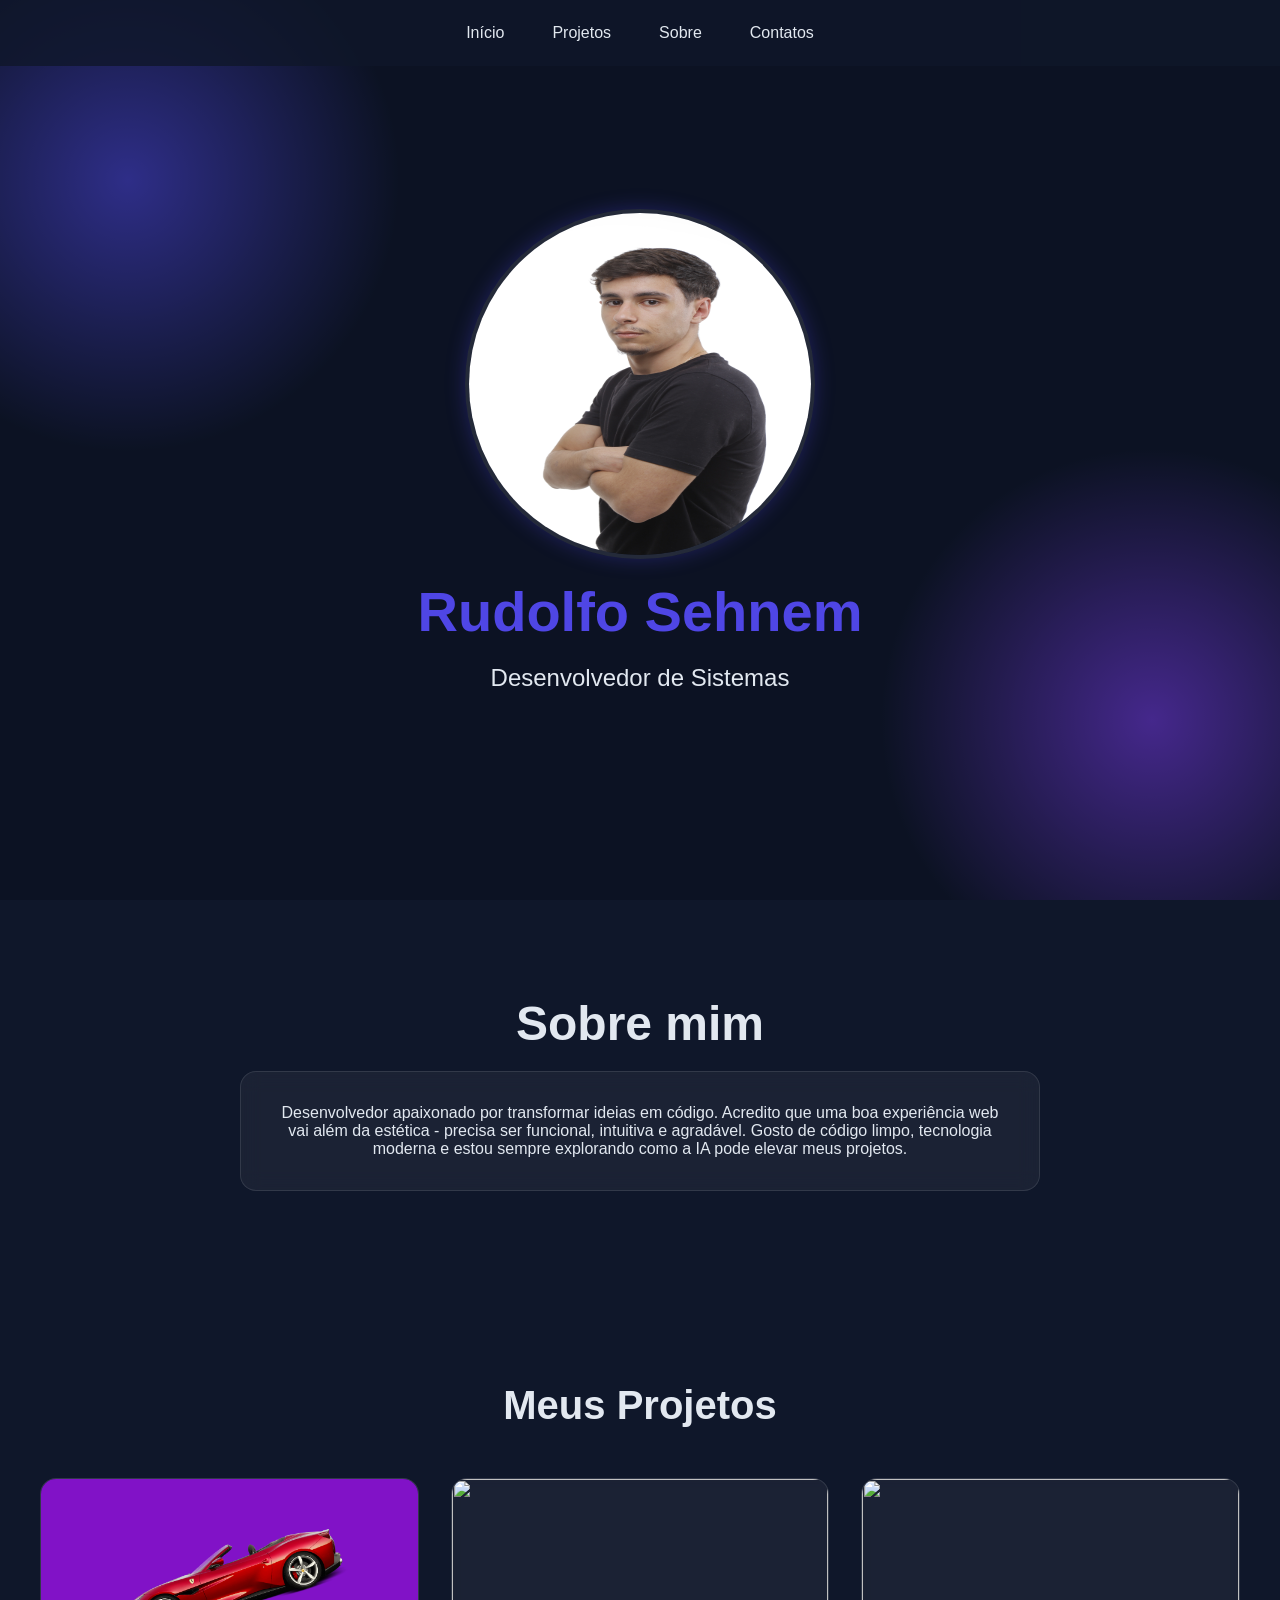
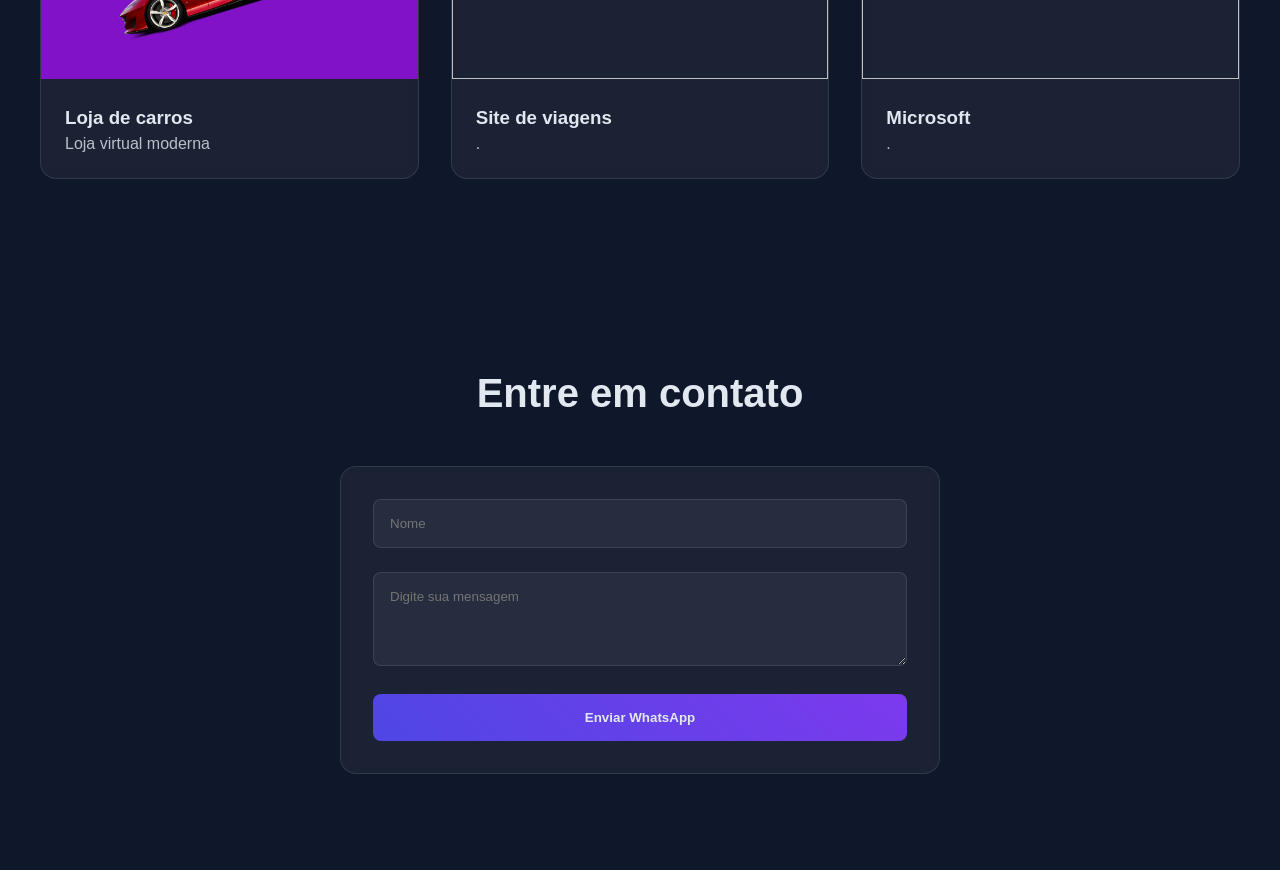
==== index.html @ b3bcb59c "Adiciona rate limiting no formulário WhatsApp" ====
<!DOCTYPE html>
<html lang="pt-br">

<head>
    <meta charset="UTF-8">
    <meta name="viewport" content="width=device-width, initial-scale=1.0">
    <title>Rudolfo - Portfólio</title>
    <link rel="stylesheet" href="style.css">
</head>

<body>

    <div class="particulas"></div>

    <nav class="navegador">
        <ul class="menu">
            <li>
                <a href="#inicio" class="menu-link">Início</a>
            </li>
            <li>
                <a href="#projetos" class="menu-link">Projetos</a>
            </li>
            <li>
                <a href="#sobre" class="menu-link">Sobre</a>
            </li>
            <li>
                <a href="#contatos" class="menu-link">Contatos</a>
            </li>
        </ul>
    </nav>

    <main id="inicio" class="cabecalho">

        <img src="images/_MG_1272.JPG" alt="" class="foto-perfil">
        <h1>Rudolfo Sehnem</h1>
        <p class="dev">Desenvolvedor de Sistemas</p>

    </main>
    <section id="sobre" class="sobre">

        <h2 class="sobre-titulo">Sobre mim</h2>
        <div class="sobre-caixa">
            <p class="sobre-paragrafo">Desenvolvedor apaixonado por transformar ideias em código. Acredito que uma boa
                experiência web vai além da estética - precisa ser funcional, intuitiva e agradável. Gosto de código
                limpo, tecnologia moderna e estou sempre explorando como a IA pode elevar meus projetos.</p>
        </div>

    </section>

    <section id="projetos" class="projetos">
        <h2 class="projetos-titulo">Meus Projetos</h2>
        <div class="projetos-caixa">
            <div class="projetos-card">
                <img src="images/projeto1.png" alt="" class="projetos-imagem">
                <div class="caixa-texto-projeto">
                    <h3 class="info-projetos">Loja de carros</h3>
                    <p class="paragrafo-projetos">Loja virtual moderna</p>
                </div>
            </div>

            <div class="projetos-card">
                <img src="images/projeto2.png" alt="" class="projetos-imagem">
                <div class="caixa-texto-projeto">
                    <h3 class="info-projetos">Site de viagens</h3>
                    <p class="paragrafo-projetos">.</p>
                </div>
            </div>

            <div class="projetos-card">
                <img src="images/projeto3.png" alt="" class="projetos-imagem">
                <div class="caixa-texto-projeto">
                    <h3 class="info-projetos">Microsoft</h3>
                    <p class="paragrafo-projetos">.</p>
                </div>
            </div>
        </div>
    </section>

    <section id="contatos" class="contatos">
        <h2 class="contatos-titulo">Entre em contato</h2>
        <form class="formulario-contato" id="formulario" onsubmit="enviarWhats(event)">
            <div class="grupo-form">
                <input placeholder="Nome" type="text" class="campo-form" id="nome" required>
            </div>
            <div class="grupo-form">
                <textarea placeholder="Digite sua mensagem" class="campo-form" id="mensagem" rows="4" required></textarea>
            </div>

            <button type="submit" class="botao-form" id="botao-enviar">Enviar WhatsApp</button>
            <p id="aviso"></p>

        </form>
    </section>

    <script>

        let ultimo_envio = 0;

        function enviarWhats(event) {
            event.preventDefault()

            const nome = document.getElementById('nome').value;
            const mensagem = document.getElementById('mensagem').value;
            const telefone = '5547997477499'

            
            if (nome.trim() === '' || mensagem.trim() === '') {
                alert('Preencha todos os campos!');
                return;
            }

            
            const agora = Date.now();
            if (agora - ultimo_envio < 30000) {
                document.getElementById('aviso').textContent = 'Aguarde 30 segundos antes de enviar novamente';
                return;
            }

            ultimo_envio = agora;

            const texto = `Olá me chamo ${nome}, ${mensagem}`
            const msgFormatada = encodeURIComponent(texto)

            const url = `https://wa.me/${telefone}?text=${msgFormatada}`

            document.getElementById('formulario').reset();
            document.getElementById('aviso').textContent = '';

            window.open(url, '_blank')
        }

    </script>

</body>

</html>
---- style.css ----
* {
    margin: 0;
    padding: 0;
    box-sizing: border-box;
    font-family: 'Segoe UI', Tahoma, Geneva, Verdana, sans-serif;
}

html {
    scroll-behavior: smooth;
}

:root {
    --primaria: #4f46e5;
    --secundaria: #7c3aed;
    --escuro: #0f172a;
    --maisEscuro: #0a0f1c;
    --claro: #e2e8f0;
    --vidro: rgba(255, 255, 255, 0.1);

}

body{
    background-color: var(--escuro);
    color: var(--claro);

}

.navegador{
    position: fixed;
    background: rgba(15, 23, 42, 0.8);
    width: 100%;
    z-index: 100;
    padding: 1.5rem;
}

.menu{
    display: flex;
    list-style: none;
    gap: 3rem;
    justify-content: center;
}

.menu-link{
    text-decoration: none;
    color: var(--claro);
    font-weight: 500;
    position: relative;
    padding: 0.5rem 0;
}

.menu-link::after{
    content:'';
    height: 2px;
    width: 0;
    position: absolute;
    bottom: 0;
    left: 0;
    background: linear-gradient(90deg, var(--primaria), var(--secundaria));
    transition: width 0.5s ease;
}

.menu-link:hover::after {
    width: 100%;
}

.cabecalho{
    min-height: 100vh;
    display: flex;
    justify-content: center;
    align-items: center;
    flex-direction: column;
}

.foto-perfil{
    width: 350px;
    height: 350px;
    box-shadow: 0 0 20px rgba(79, 70, 229, 0.3);
    border-radius: 50%;
    border: 4px solid var(--vidro);
    animation: flutuar 3s ease-in-out infinite;
}

h1{
    font-size: 3.5rem;
    color: var(--primaria);
    font-weight: bold;
    margin: 20px;
}

.dev{
    font-size: 1.5rem;
    color: var(--claro);
}

.sobre{
    padding: 6rem 2rem;
}

.sobre-titulo{
    font-size: 3rem;
    color: var(--claro);
    text-align: center;
    margin-bottom: 20px;
}

.sobre-caixa{
    padding: 2rem;
    max-width: 800px;
    margin: 0 auto;
    border-radius: 16px;
    border: 1px solid var(--vidro);
    backdrop-filter: blur(10px);
    background: rgba(255, 255, 255, 0.05);
}

.sobre-paragrafo{
    text-align: center;
    font-size: 1rem;
    
}

.projetos{
    padding: 6rem 2rem;
}

.projetos-card{
    background: rgba(255, 255, 255, 0.05);
    border-radius: 16px;
    backdrop-filter: blur(5px);
    border: 1px solid var(--vidro);
    overflow: hidden;
    transition: all 0.5s ease;
    cursor: pointer;
}

.projetos-titulo{
    text-align: center;
    font-size: 2.5rem;
    margin-bottom: 50px;
}

.projetos-card:hover{ 
    box-shadow: 0 10px 20px rgba(79, 70, 229, 0.2);
    transform: translateY(-10px) scale(1.3);
}

.projetos-caixa{
    display: grid;
    grid-template-columns: repeat(auto-fit, minmax(300px, 1fr));
    gap: 2rem;
    max-width: 1200px;
    margin: 0 auto;
}

.paragrafo-projetos{
    color: rgba(226, 232, 240, 0.8);
    line-height: 1.25rem;
}

.projetos-imagem{
    height: 200px;
    width: 100%;
    object-fit: cover;
}

.caixa-texto-projeto{
    padding: 1.5rem;
}

.info-projetos{
    margin-bottom: 5px;
}

.contatos{
    padding: 6rem 2rem;
}

.contatos-titulo{
    text-align: center;
    font-size: 2.5rem;
    margin-bottom: 50px;
}

.formulario-contato{
    max-width: 600px;
    margin: 0 auto;
    background: rgba(255, 255, 255, 0.05);
    backdrop-filter: blur(5px);
    padding: 2rem;
    border: 1px solid var(--vidro);
    border-radius: 16px;

}


.campo-form{
    width: 100%;
    padding: 1rem;
    background: rgba(255, 255, 255, 0.05);
    border-radius: 8px;
    color: var(--claro);
    border: 1px solid var(--vidro);
    outline: none;
}

.campo-form:focus{
    border-color: var(--secundaria);
    box-shadow: 0 0 10px rgba(79, 70, 229, 0.3);
}

.grupo-form{
    margin-bottom: 1.5rem;
}

.botao-form{
    color: var(--claro);
    background: linear-gradient(45deg, var(--primaria), var(--secundaria) );
    padding: 1rem 2rem;
    border: none;
    border-radius: 8px;
    cursor: pointer;
    font-weight: bold;
    width: 100%;
    transition: all 0.5s ease;
}

.botao-form:hover{
    transform: translateY(-4px);
    box-shadow: 0 5px 15px rgba(79, 70, 229, 0.34);
}

.particulas{
    position: fixed;
    top: 0;
    left: 0;
    width: 100%;
    height: 100%;
    z-index: -1;
    opacity: 0.5;
    background: 
    radial-gradient(circle at 10% 20%, var(--primaria) 0%, transparent 20%),
    radial-gradient(circle at 90% 80%, var(--secundaria) 0%, transparent 20%),
    var(--maisEscuro);
}

@keyframes flutuar{
    0%, 100%{
        transform: translateY(0);
    }

    50%{
        transform: translateY(-20px);
    }
}
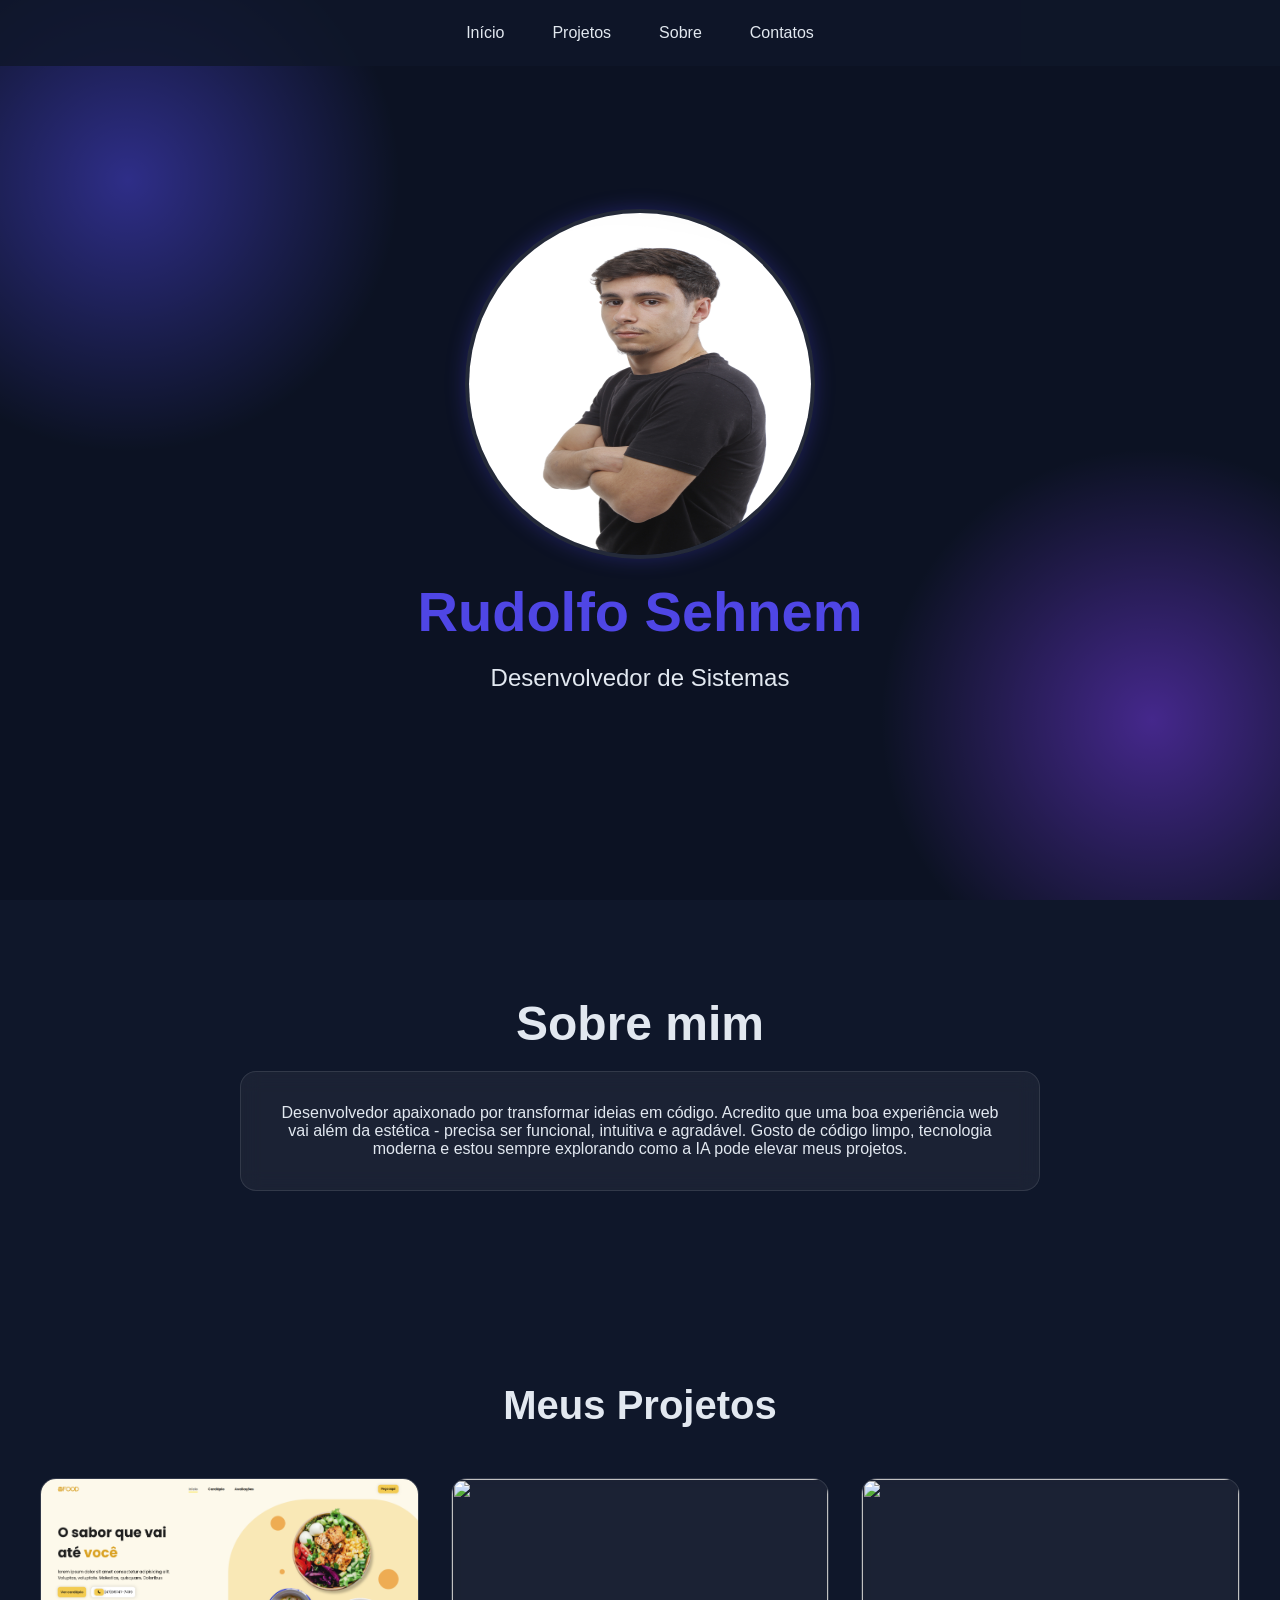
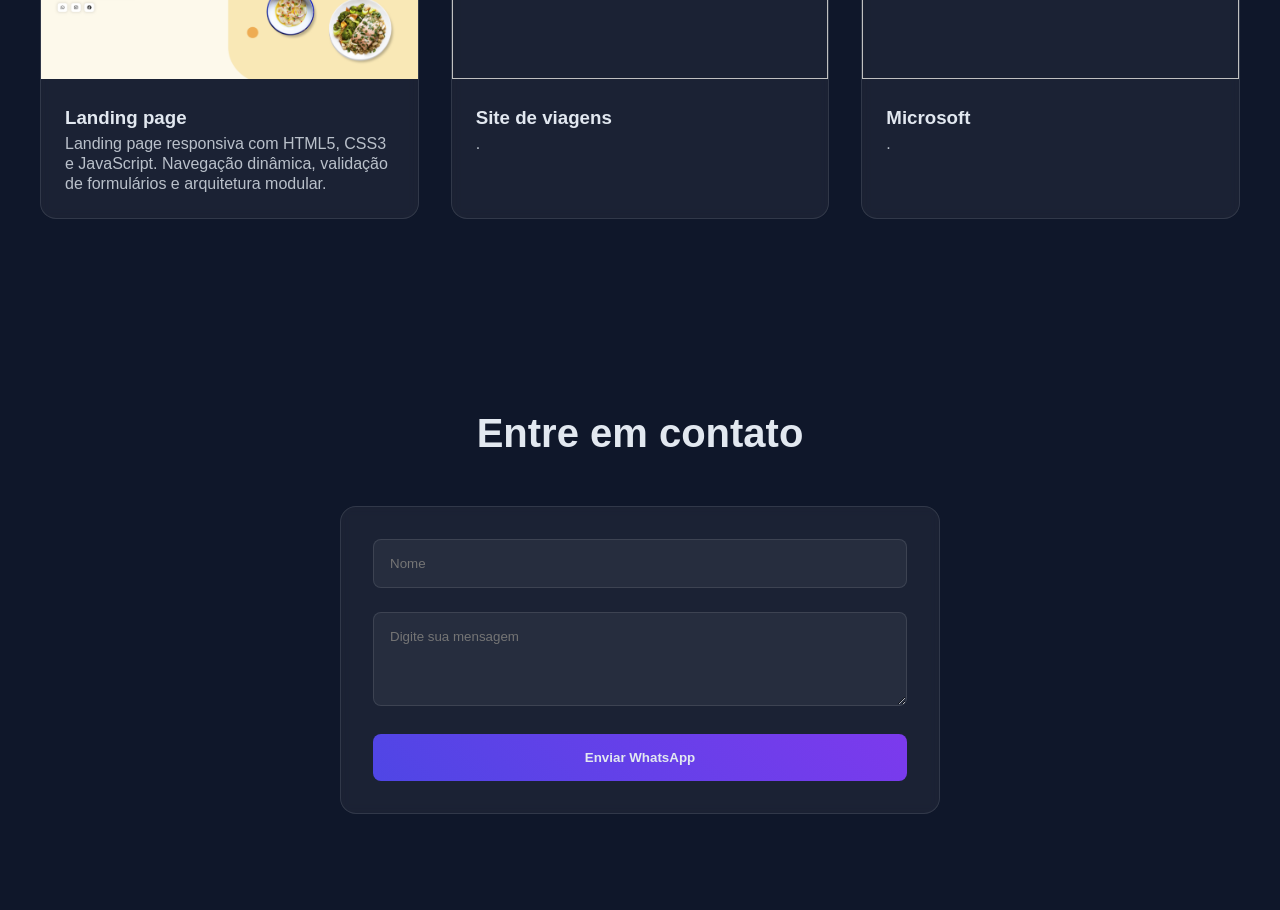
==== commit 78f2b7bc: "feat: add landing page project" ====
--- a/index.html
+++ b/index.html
@@ -50,13 +50,16 @@
     <section id="projetos" class="projetos">
         <h2 class="projetos-titulo">Meus Projetos</h2>
         <div class="projetos-caixa">
-            <div class="projetos-card">
-                <img src="images/projeto1.png" alt="" class="projetos-imagem">
-                <div class="caixa-texto-projeto">
-                    <h3 class="info-projetos">Loja de carros</h3>
-                    <p class="paragrafo-projetos">Loja virtual moderna</p>
+            <a href="landing-page/index.html">
+                <div class="projetos-card">
+                    <img src="images/srceenshot.png" alt="Landing page" class="projetos-imagem">
+                    <div class="caixa-texto-projeto">
+                        <h3 class="info-projetos">Landing page</h3>
+                        <p class="paragrafo-projetos">Landing page responsiva com HTML5, CSS3 e JavaScript.
+                            Navegação dinâmica, validação de formulários e arquitetura modular.</p>
+                    </div>
                 </div>
-            </div>
+            </a>
 
             <div class="projetos-card">
                 <img src="images/projeto2.png" alt="" class="projetos-imagem">
@@ -83,7 +86,8 @@
                 <input placeholder="Nome" type="text" class="campo-form" id="nome" required>
             </div>
             <div class="grupo-form">
-                <textarea placeholder="Digite sua mensagem" class="campo-form" id="mensagem" rows="4" required></textarea>
+                <textarea placeholder="Digite sua mensagem" class="campo-form" id="mensagem" rows="4"
+                    required></textarea>
             </div>
 
             <button type="submit" class="botao-form" id="botao-enviar">Enviar WhatsApp</button>
@@ -103,13 +107,13 @@
             const mensagem = document.getElementById('mensagem').value;
             const telefone = '5547997477499'
 
-            
+
             if (nome.trim() === '' || mensagem.trim() === '') {
                 alert('Preencha todos os campos!');
                 return;
             }
 
-            
+
             const agora = Date.now();
             if (agora - ultimo_envio < 30000) {
                 document.getElementById('aviso').textContent = 'Aguarde 30 segundos antes de enviar novamente';
--- a/style.css
+++ b/style.css
@@ -87,6 +87,11 @@
     margin: 20px;
 }
 
+.projetos-caixa a{
+    text-decoration: none;
+    color: inherit;
+}
+
 .dev{
     font-size: 1.5rem;
     color: var(--claro);
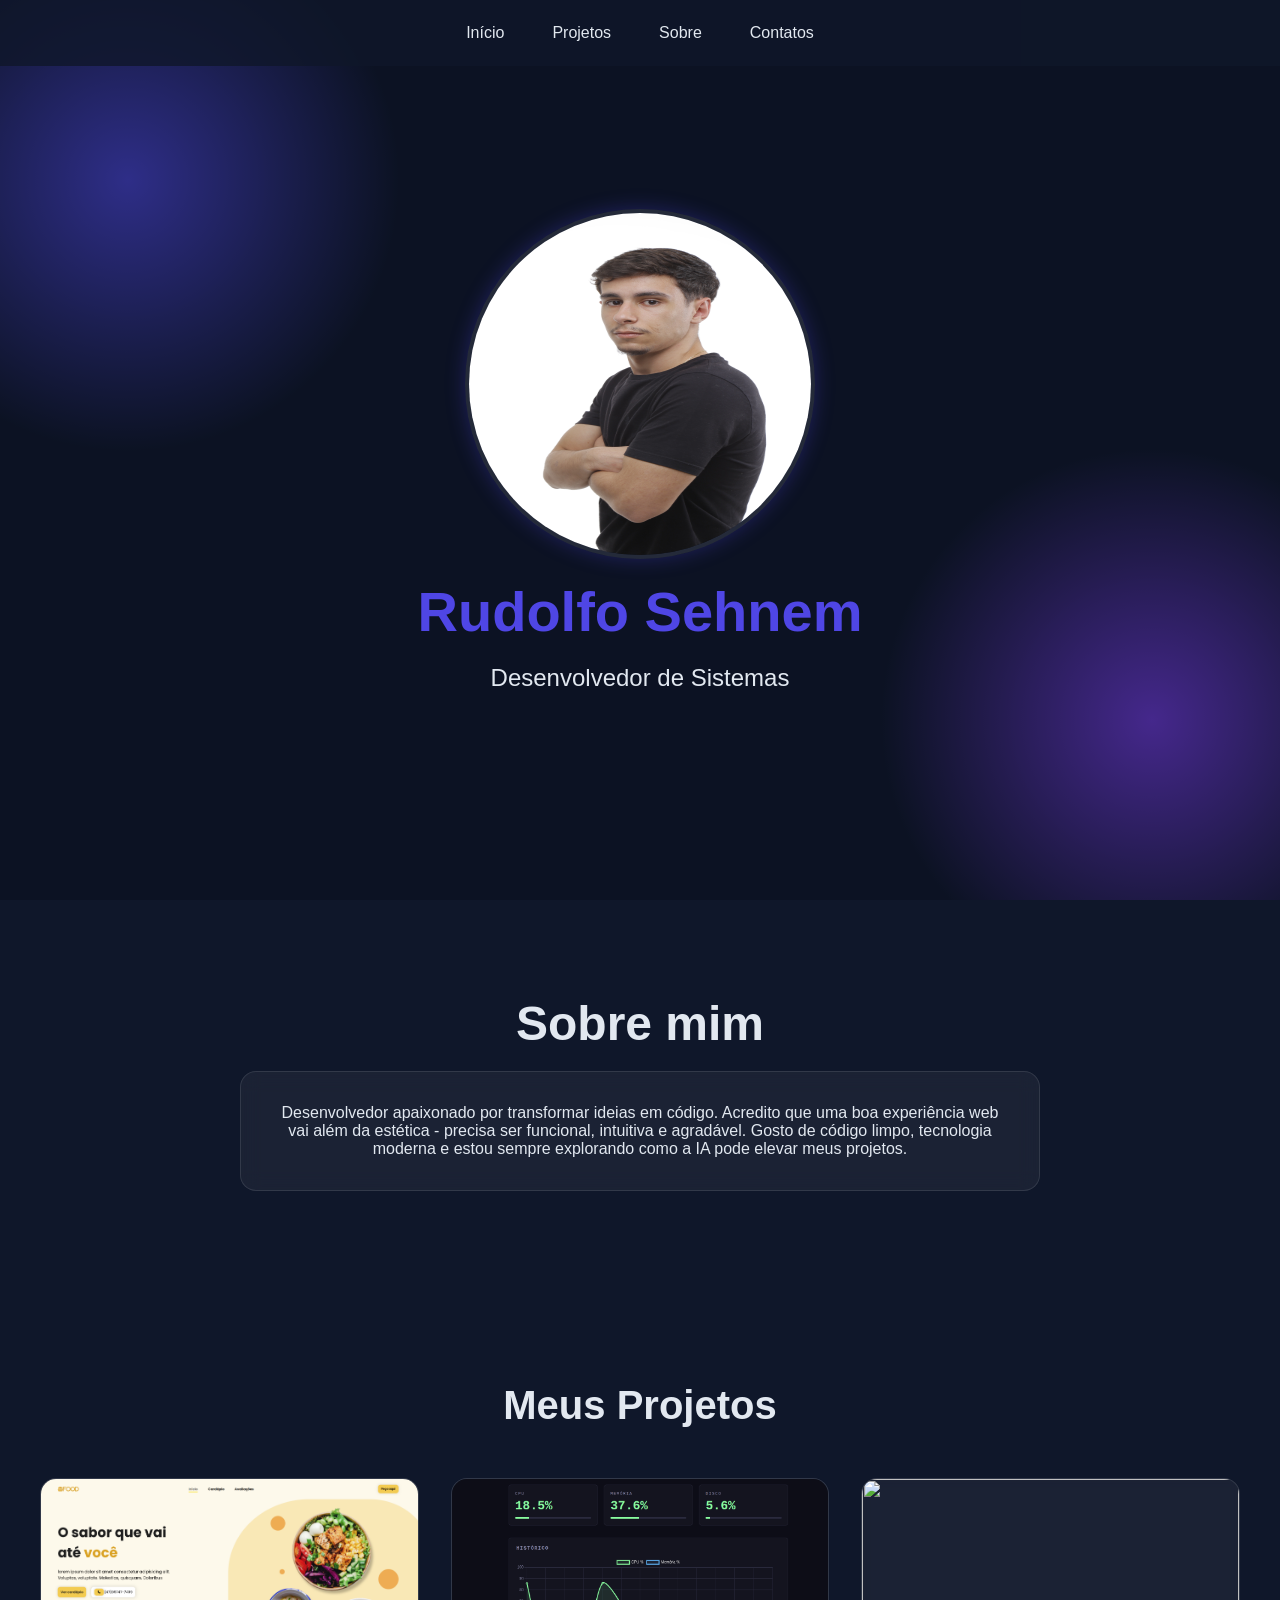
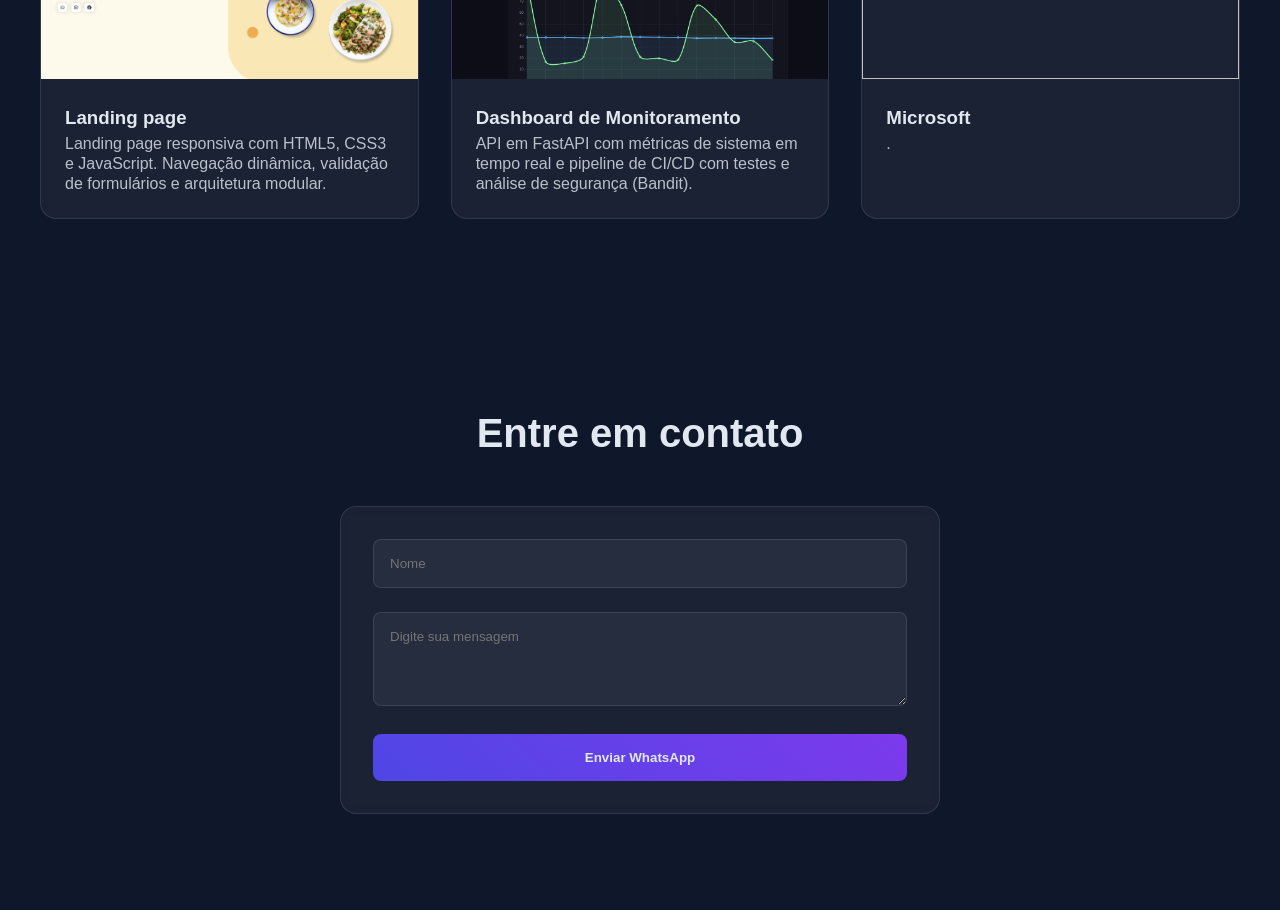
==== commit 22ae3953: "feat: adiciona card do dashboard-monitoramento no portfolio" ====
--- a/index.html
+++ b/index.html
@@ -61,13 +61,17 @@
                 </div>
             </a>
 
-            <div class="projetos-card">
-                <img src="images/projeto2.png" alt="" class="projetos-imagem">
-                <div class="caixa-texto-projeto">
-                    <h3 class="info-projetos">Site de viagens</h3>
-                    <p class="paragrafo-projetos">.</p>
+            <a href="https://github.com/RudolfoSehnemCode/dashboard-monitoramento" target="_blank">
+                <div class="projetos-card">
+                    <img src="images/dashboard-preview.png" alt="Dashboard de monitoramento de métricas de sistema"
+                        class="projetos-imagem">
+                    <div class="caixa-texto-projeto">
+                        <h3 class="info-projetos">Dashboard de Monitoramento</h3>
+                        <p class="paragrafo-projetos">API em FastAPI com métricas de sistema em tempo real e pipeline de
+                            CI/CD com testes e análise de segurança (Bandit).</p>
+                    </div>
                 </div>
-            </div>
+            </a>
 
             <div class="projetos-card">
                 <img src="images/projeto3.png" alt="" class="projetos-imagem">
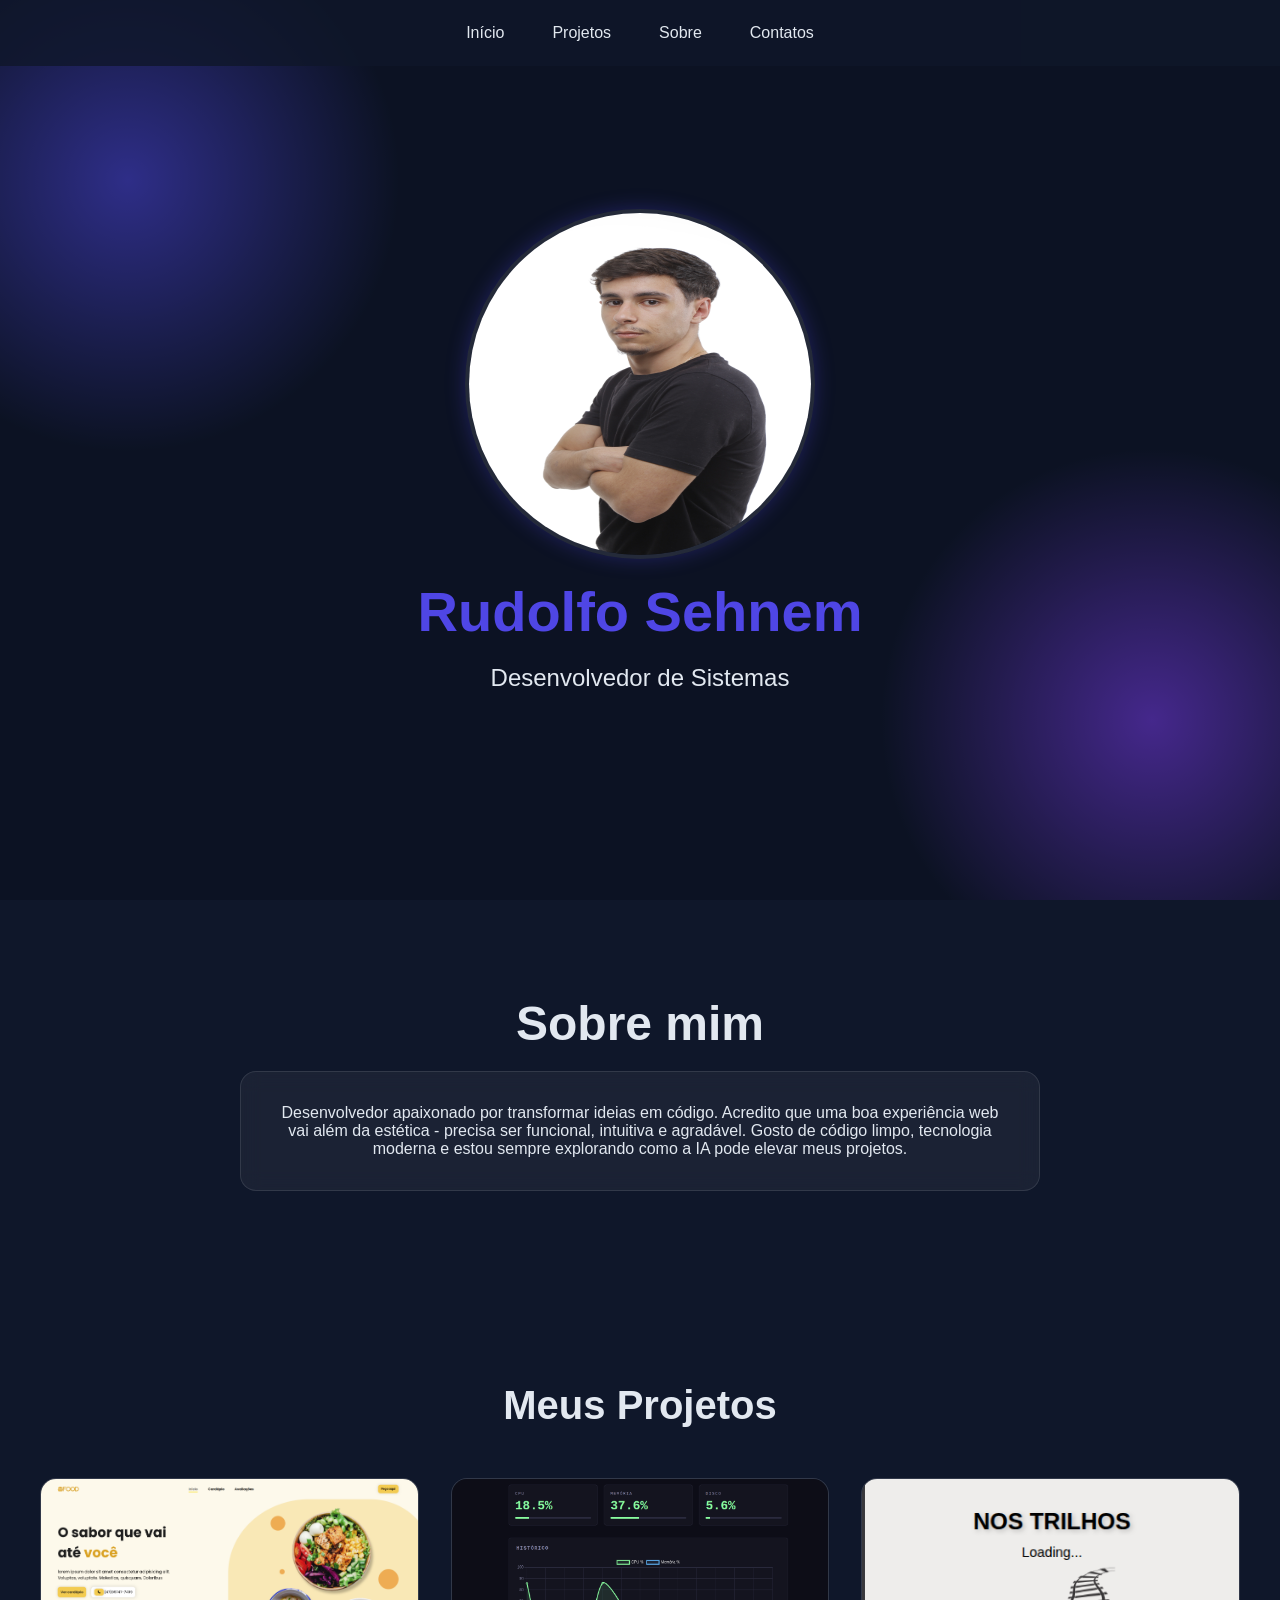
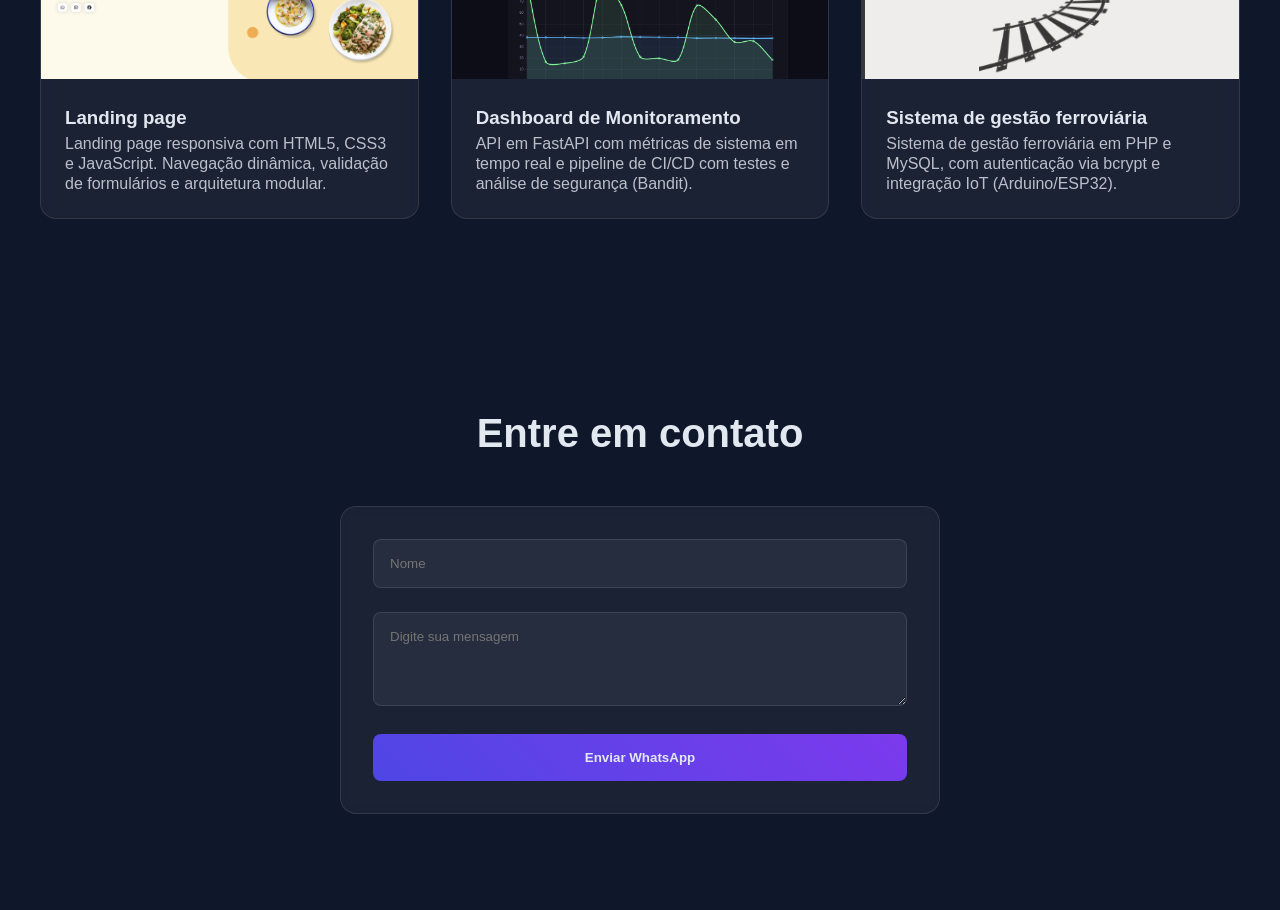
==== commit bd42cb10: "adiciona projetos" ====
--- a/index.html
+++ b/index.html
@@ -6,6 +6,7 @@
     <meta name="viewport" content="width=device-width, initial-scale=1.0">
     <title>Rudolfo - Portfólio</title>
     <link rel="stylesheet" href="style.css">
+    <link rel="icon" type="image/svg+xml" href="favicon.svg">
 </head>
 
 <body>
@@ -61,7 +62,8 @@
                 </div>
             </a>
 
-            <a href="https://github.com/RudolfoSehnemCode/dashboard-monitoramento" target="_blank">
+            <a href="https://github.com/RudolfoSehnemCode/dashboard-monitoramento" target="_blank"
+                rel="noopener noreferrer">
                 <div class="projetos-card">
                     <img src="images/dashboard-preview.png" alt="Dashboard de monitoramento de métricas de sistema"
                         class="projetos-imagem">
@@ -73,14 +75,18 @@
                 </div>
             </a>
 
+            <a href="https://github.com/RudolfoSehnemCode/nos-trilhos-php" target="_blank"
+                rel="noopener noreferrer">
             <div class="projetos-card">
-                <img src="images/projeto3.png" alt="" class="projetos-imagem">
+                <img src="images/Captura de tela de 2026-08-08 21-17-10.png" alt="Aplicativo de controle de gestão"
+                    class="projetos-imagem">
                 <div class="caixa-texto-projeto">
-                    <h3 class="info-projetos">Microsoft</h3>
-                    <p class="paragrafo-projetos">.</p>
+                    <h3 class="info-projetos">Sistema de gestão ferroviária</h3>
+                    <p class="paragrafo-projetos">Sistema de gestão ferroviária em PHP e MySQL, com autenticação via bcrypt e integração IoT (Arduino/ESP32).</p>
                 </div>
             </div>
         </div>
+        </a>
     </section>
 
     <section id="contatos" class="contatos">
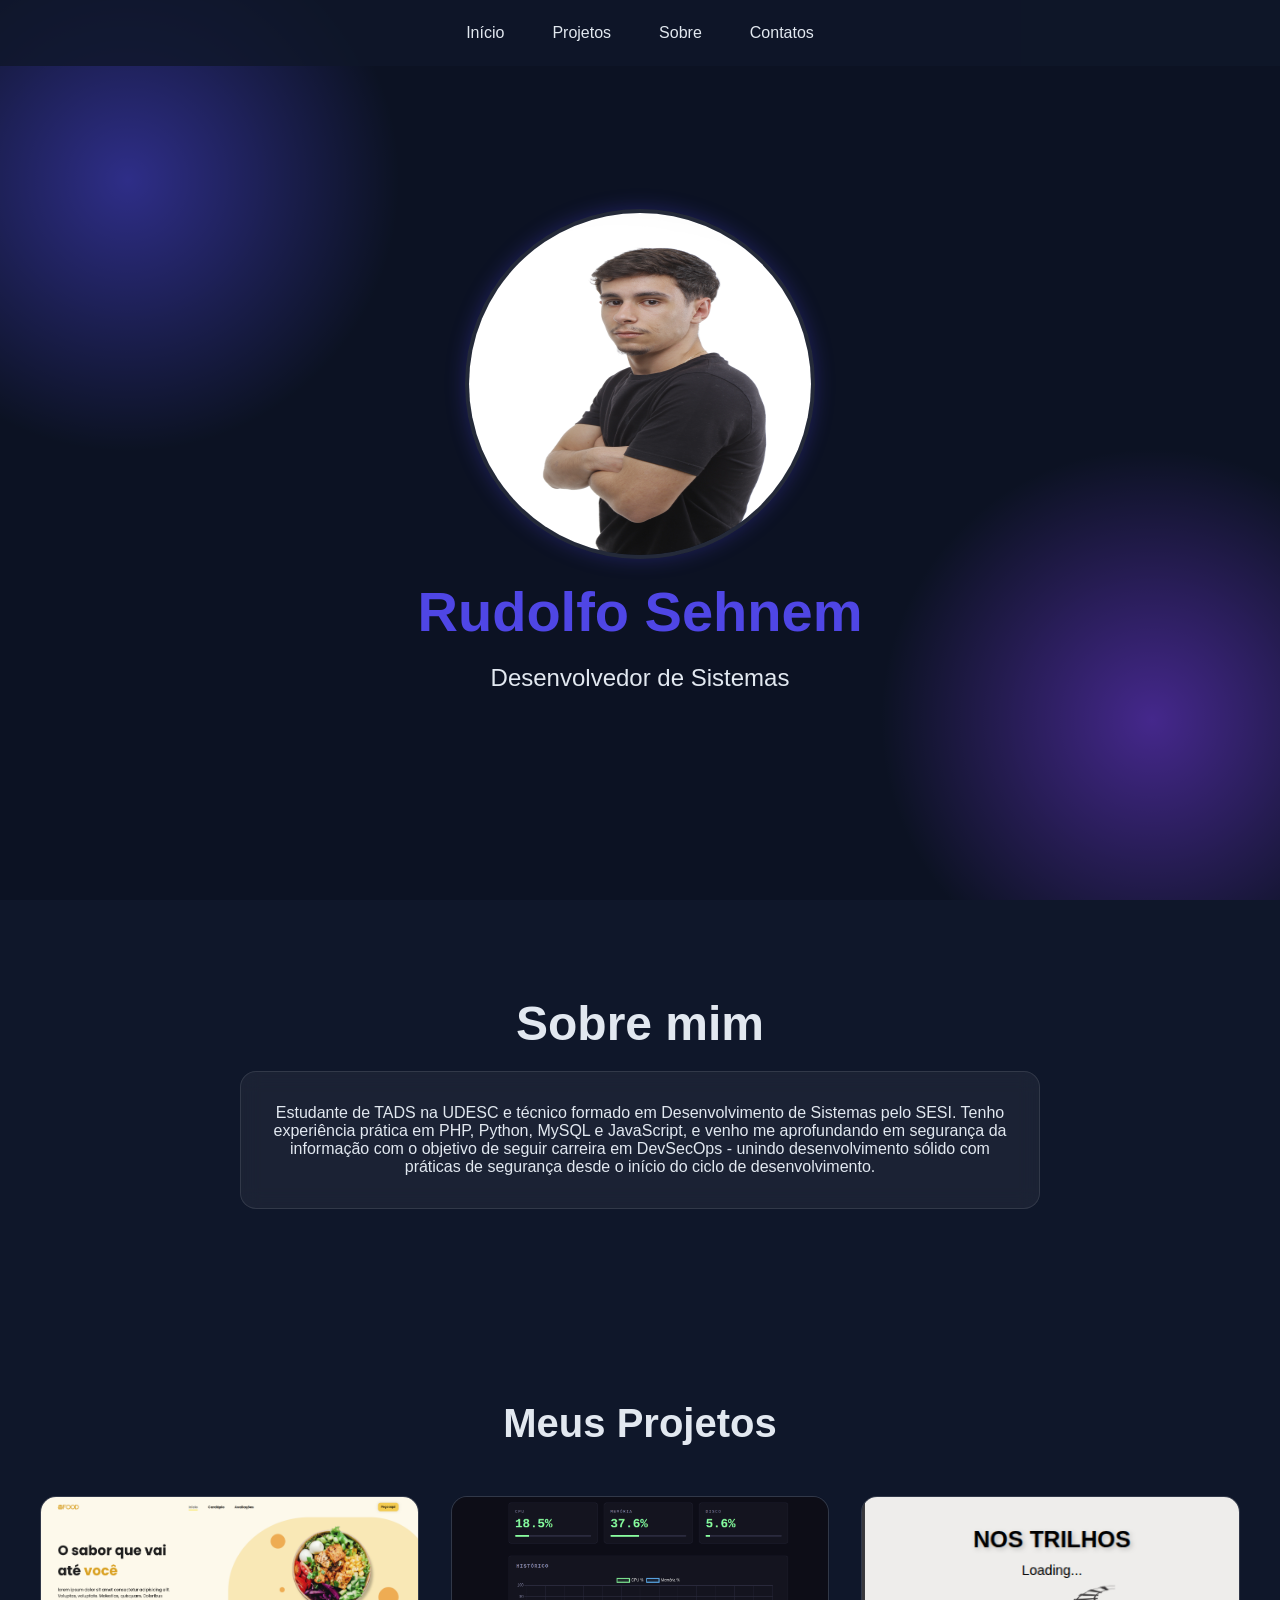
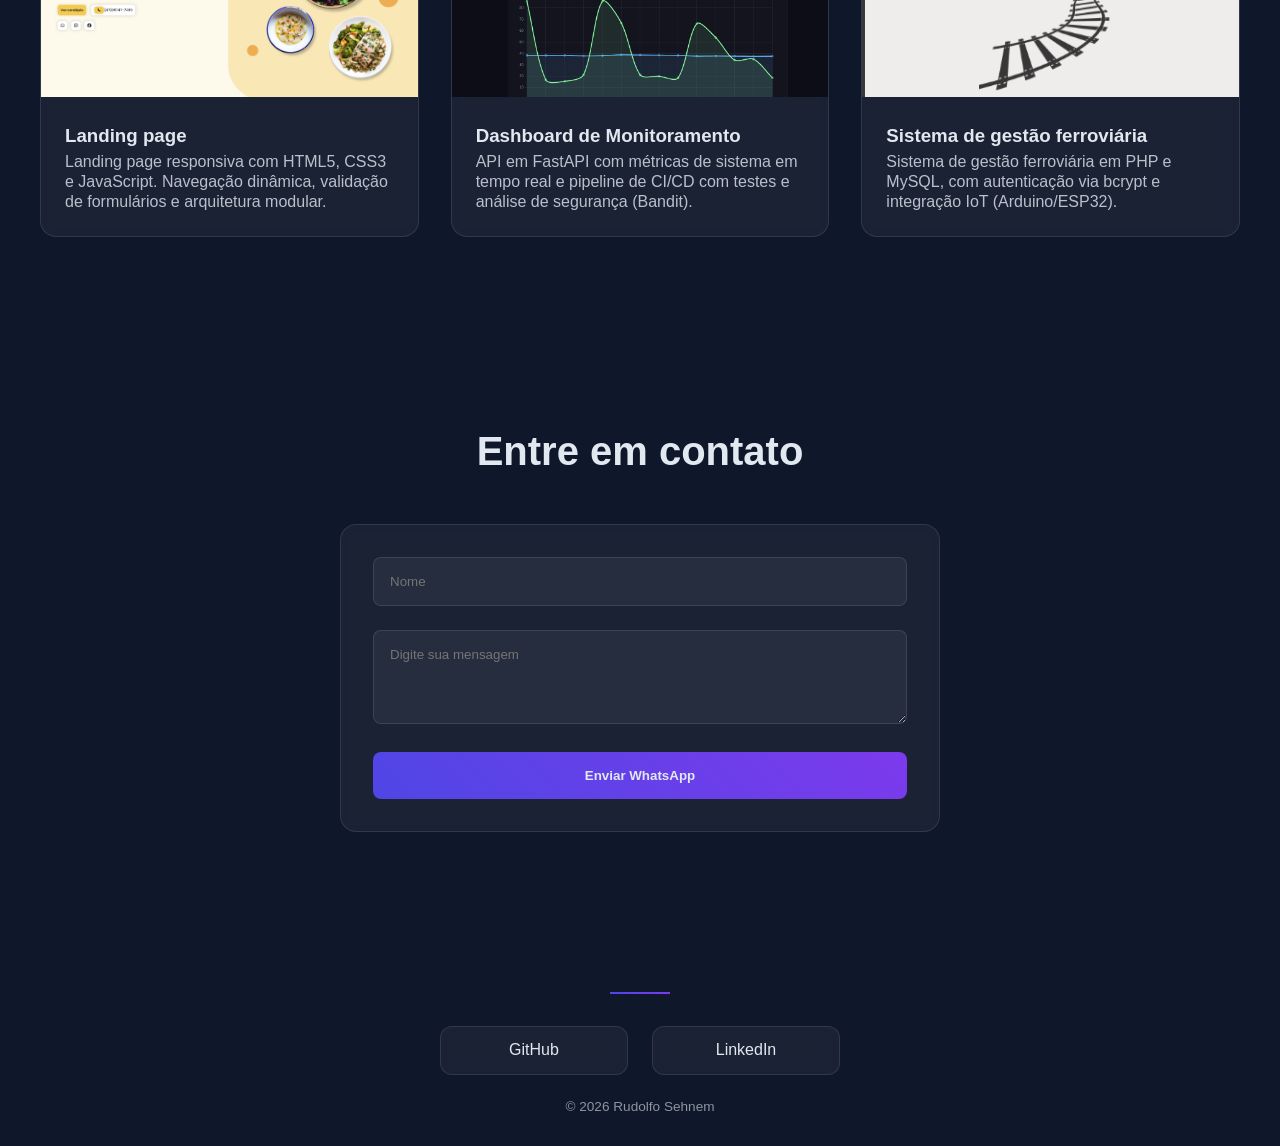
==== commit 0f6a0651: "fix: corrige bug de HTML no card, script carregado incorretamente e adiciona responsividade mobile" ====
--- a/index.html
+++ b/index.html
@@ -5,9 +5,13 @@
     <meta charset="UTF-8">
     <meta name="viewport" content="width=device-width, initial-scale=1.0">
     <title>Rudolfo - Portfólio</title>
+    <meta name="description"
+        content="Portfólio de Rudolfo Sehnem, desenvolvedor de sistemas em PHP, Python, JavaScript e MySQL, com foco em DevSecOps.">
     <link rel="stylesheet" href="style.css">
     <link rel="icon" type="image/svg+xml" href="favicon.svg">
+    <script src="script.js" defer></script>
 </head>
+
 
 <body>
 
@@ -32,7 +36,7 @@
 
     <main id="inicio" class="cabecalho">
 
-        <img src="images/_MG_1272.JPG" alt="" class="foto-perfil">
+        <img src="images/_MG_1272.JPG" alt="Foto de perfil Rudolfo" class="foto-perfil">
         <h1>Rudolfo Sehnem</h1>
         <p class="dev">Desenvolvedor de Sistemas</p>
 
@@ -41,9 +45,12 @@
 
         <h2 class="sobre-titulo">Sobre mim</h2>
         <div class="sobre-caixa">
-            <p class="sobre-paragrafo">Desenvolvedor apaixonado por transformar ideias em código. Acredito que uma boa
-                experiência web vai além da estética - precisa ser funcional, intuitiva e agradável. Gosto de código
-                limpo, tecnologia moderna e estou sempre explorando como a IA pode elevar meus projetos.</p>
+            <p class="sobre-paragrafo">Estudante de TADS na UDESC e técnico formado em
+                Desenvolvimento de Sistemas pelo SESI. Tenho experiência prática em PHP, Python, MySQL e JavaScript, e
+                venho me
+                aprofundando em segurança da informação com o objetivo de seguir carreira em DevSecOps - unindo
+                desenvolvimento
+                sólido com práticas de segurança desde o início do ciclo de desenvolvimento.</p>
         </div>
 
     </section>
@@ -75,18 +82,18 @@
                 </div>
             </a>
 
-            <a href="https://github.com/RudolfoSehnemCode/nos-trilhos-php" target="_blank"
-                rel="noopener noreferrer">
-            <div class="projetos-card">
-                <img src="images/Captura de tela de 2026-08-08 21-17-10.png" alt="Aplicativo de controle de gestão"
-                    class="projetos-imagem">
-                <div class="caixa-texto-projeto">
-                    <h3 class="info-projetos">Sistema de gestão ferroviária</h3>
-                    <p class="paragrafo-projetos">Sistema de gestão ferroviária em PHP e MySQL, com autenticação via bcrypt e integração IoT (Arduino/ESP32).</p>
+            <a href="https://github.com/RudolfoSehnemCode/nos-trilhos-php" target="_blank" rel="noopener noreferrer">
+                <div class="projetos-card">
+                    <img src="images/nos-trilhos.png" alt="Aplicativo de controle em php" class="projetos-imagem">
+                    <div class="caixa-texto-projeto">
+                        <h3 class="info-projetos">Sistema de gestão ferroviária</h3>
+                        <p class="paragrafo-projetos">Sistema de gestão ferroviária em PHP e MySQL, com autenticação via
+                            bcrypt e integração IoT (Arduino/ESP32).</p>
+                    </div>
                 </div>
-            </div>
+            </a>
         </div>
-        </a>
+
     </section>
 
     <section id="contatos" class="contatos">
@@ -105,46 +112,15 @@
 
         </form>
     </section>
-
-    <script>
-
-        let ultimo_envio = 0;
-
-        function enviarWhats(event) {
-            event.preventDefault()
-
-            const nome = document.getElementById('nome').value;
-            const mensagem = document.getElementById('mensagem').value;
-            const telefone = '5547997477499'
-
-
-            if (nome.trim() === '' || mensagem.trim() === '') {
-                alert('Preencha todos os campos!');
-                return;
-            }
-
-
-            const agora = Date.now();
-            if (agora - ultimo_envio < 30000) {
-                document.getElementById('aviso').textContent = 'Aguarde 30 segundos antes de enviar novamente';
-                return;
-            }
-
-            ultimo_envio = agora;
-
-            const texto = `Olá me chamo ${nome}, ${mensagem}`
-            const msgFormatada = encodeURIComponent(texto)
-
-            const url = `https://wa.me/${telefone}?text=${msgFormatada}`
-
-            document.getElementById('formulario').reset();
-            document.getElementById('aviso').textContent = '';
-
-            window.open(url, '_blank')
-        }
-
-    </script>
-
+        <footer class="rodape">
+            <div class="rodape-caixa">
+                <a href="https://github.com/RudolfoSehnemCode" target="_blank" rel="noopener noreferrer"
+                    class="rodape-link">GitHub</a>
+                <a href="https://www.linkedin.com/in/rudolfo-sehnem-27ab663a8" target="_blank" rel="noopener noreferrer"
+                    class="rodape-link">LinkedIn</a>
+            </div>
+            <p class="rodape-texto">© 2026 Rudolfo Sehnem</p>
+        </footer>
 </body>
 
 </html>
--- a/style.css
+++ b/style.css
@@ -257,3 +257,91 @@
         transform: translateY(-20px);
     }
 }
+.rodape {
+    padding: 4rem 2rem 2rem;
+    text-align: center;
+}
+
+.rodape-caixa {
+    display: flex;
+    justify-content: center;
+    gap: 1.5rem;
+    margin-bottom: 1.5rem;
+    max-width: 400px;
+    margin-left: auto;
+    margin-right: auto;
+}
+
+.rodape-link {
+    display: flex;
+    align-items: center;
+    justify-content: center;
+    flex: 1;
+    padding: 0.9rem 1.5rem;
+    background: rgba(255, 255, 255, 0.05);
+    backdrop-filter: blur(5px);
+    border: 1px solid var(--vidro);
+    border-radius: 12px;
+    text-decoration: none;
+    color: var(--claro);
+    font-weight: 500;
+    transition: all 0.3s ease;
+}
+
+.rodape-link:hover {
+    transform: translateY(-4px);
+    border-color: var(--primaria);
+    box-shadow: 0 10px 20px rgba(79, 70, 229, 0.2);
+    background: linear-gradient(45deg, rgba(79, 70, 229, 0.15), rgba(124, 58, 237, 0.15));
+}
+
+.rodape::before {
+    content: '';
+    display: block;
+    width: 60px;
+    height: 2px;
+    background: linear-gradient(90deg, var(--primaria), var(--secundaria));
+    margin: 0 auto 2rem;
+}
+
+.rodape-texto {
+    font-size: 0.85rem;
+    color: rgba(226, 232, 240, 0.6);
+}
+
+@media (max-width: 768px) {
+    .menu {
+        gap: 1.2rem;
+        flex-wrap: wrap;
+    }
+
+    .foto-perfil {
+        width: 200px;
+        height: 200px;
+    }
+
+    h1 {
+        font-size: 2.2rem;
+        text-align: center;
+    }
+
+    .dev {
+        font-size: 1.1rem;
+        text-align: center;
+    }
+
+    .sobre-titulo,
+    .projetos-titulo,
+    .contatos-titulo {
+        font-size: 2rem;
+    }
+
+    .projetos-caixa {
+        grid-template-columns: 1fr;
+    }
+
+    .rodape-caixa {
+        flex-direction: column;
+        max-width: 250px;
+    }
+}
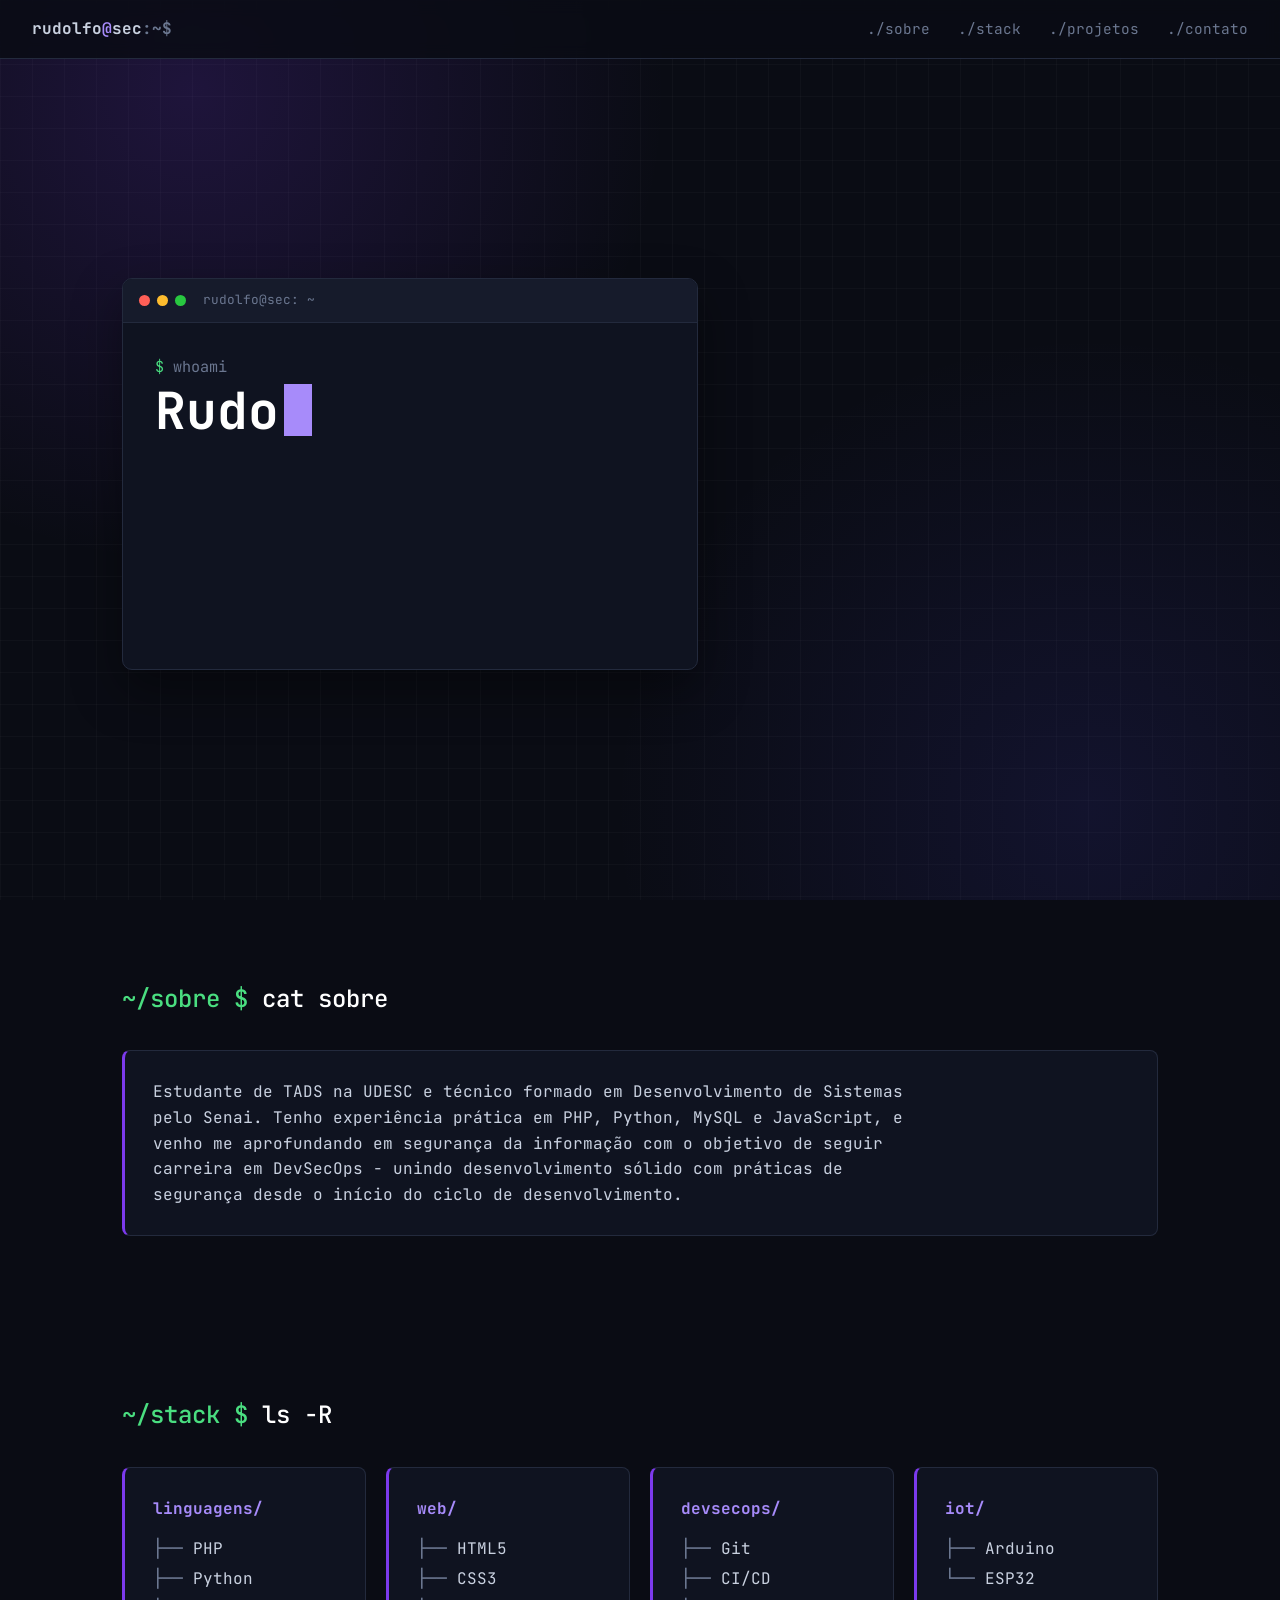
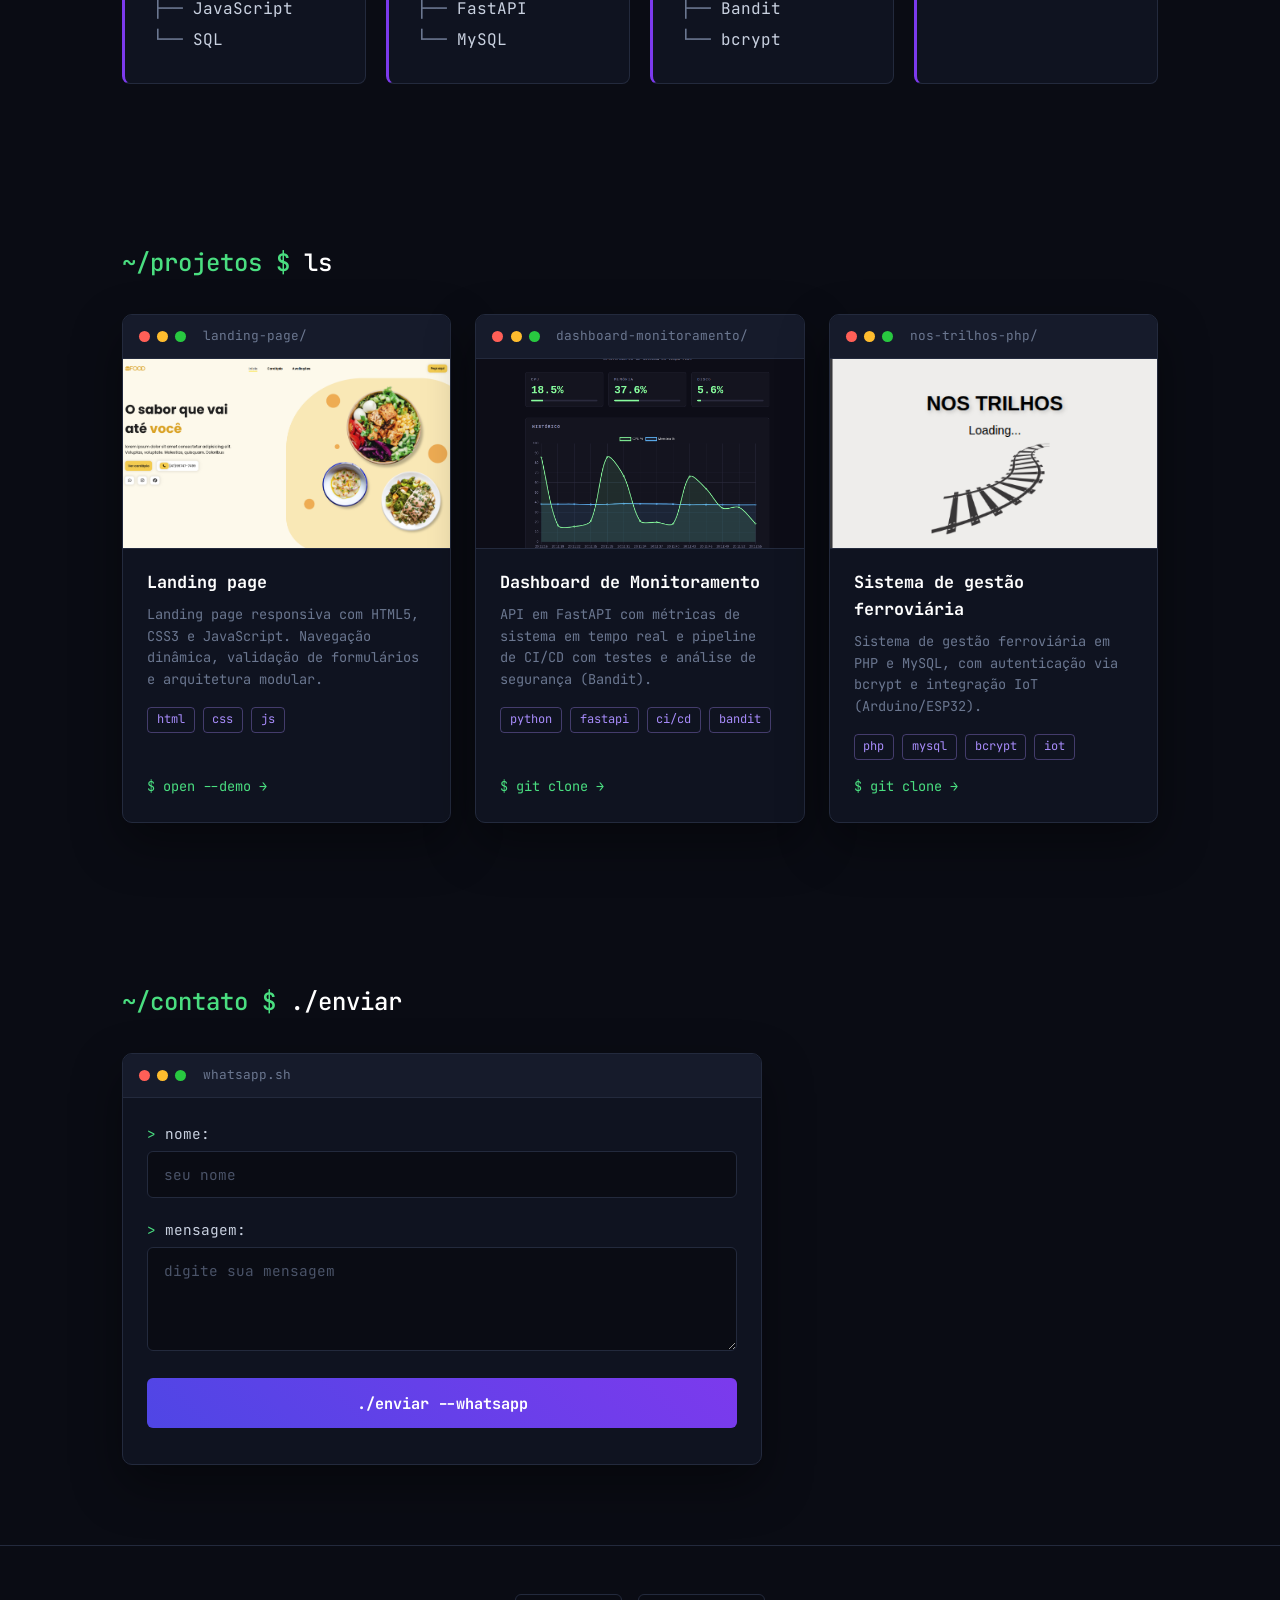
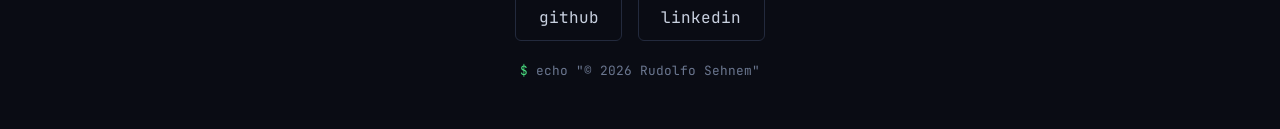
==== commit 622aa98f: "feat: redesign do portfólio no estilo terminal com animações - Hero em janela de terminal com efeito" ====
--- a/index.html
+++ b/index.html
@@ -6,121 +6,226 @@
     <meta name="viewport" content="width=device-width, initial-scale=1.0">
     <title>Rudolfo - Portfólio</title>
     <meta name="description"
-        content="Portfólio de Rudolfo Sehnem, desenvolvedor de sistemas em PHP, Python, JavaScript e MySQL, com foco em DevSecOps.">
+        content="Portfólio de Rudolfo Sehnem, desenvolvedor de software em PHP, Python, JavaScript e MySQL, com foco em DevSecOps.">
+    <link rel="preconnect" href="https://fonts.googleapis.com">
+    <link rel="preconnect" href="https://fonts.gstatic.com" crossorigin>
+    <link href="https://fonts.googleapis.com/css2?family=JetBrains+Mono:wght@400;500;700&display=swap" rel="stylesheet">
     <link rel="stylesheet" href="style.css">
     <link rel="icon" type="image/svg+xml" href="favicon.svg">
+    <script>
+        if (!window.matchMedia('(prefers-reduced-motion: reduce)').matches) {
+            document.documentElement.classList.add('anim');
+        }
+    </script>
     <script src="script.js" defer></script>
 </head>
 
-
 <body>
 
-    <div class="particulas"></div>
-
     <nav class="navegador">
+        <div class="progresso" aria-hidden="true"></div>
+        <a href="#inicio" class="logo">rudolfo<span class="acento">@</span>sec<span class="mudo">:~$</span></a>
         <ul class="menu">
-            <li>
-                <a href="#inicio" class="menu-link">Início</a>
-            </li>
-            <li>
-                <a href="#projetos" class="menu-link">Projetos</a>
-            </li>
-            <li>
-                <a href="#sobre" class="menu-link">Sobre</a>
-            </li>
-            <li>
-                <a href="#contatos" class="menu-link">Contatos</a>
-            </li>
+            <li><a href="#sobre" class="menu-link">./sobre</a></li>
+            <li><a href="#tecnologias" class="menu-link">./stack</a></li>
+            <li><a href="#projetos" class="menu-link">./projetos</a></li>
+            <li><a href="#contatos" class="menu-link">./contato</a></li>
         </ul>
     </nav>
 
     <main id="inicio" class="cabecalho">
 
-        <img src="images/_MG_1272.JPG" alt="Foto de perfil Rudolfo" class="foto-perfil">
-        <h1>Rudolfo Sehnem</h1>
-        <p class="dev">Desenvolvedor de Sistemas</p>
+        <div class="terminal hero-terminal">
+            <div class="terminal-barra">
+                <span class="ponto ponto-vermelho"></span>
+                <span class="ponto ponto-amarelo"></span>
+                <span class="ponto ponto-verde"></span>
+                <span class="terminal-titulo">rudolfo@sec: ~</span>
+            </div>
+            <div class="terminal-corpo">
+                <p class="linha"><span class="prompt">$</span> <span class="cmd">whoami</span></p>
+                <h1 class="saida nome"><span id="digitar">Rudolfo Sehnem</span></h1>
+
+                <p class="linha"><span class="prompt">$</span> <span class="cmd">cat cargo.txt</span></p>
+                <p class="saida dev">Software Developer </p>
+
+                <p class="linha"><span class="prompt">$</span> <span class="cmd">echo $MISSAO</span></p>
+                <p class="saida hero-frase">Building secure software · Focused on DevSecOps</p>
+
+                <p class="linha linha-final"><span class="prompt">$</span> <span class="cursor"></span></p>
+            </div>
+        </div>
+
+        <div class="foto-moldura">
+            <img src="images/perfil.png" alt="Foto de perfil Rudolfo" class="foto-perfil">
+        </div>
 
     </main>
-    <section id="sobre" class="sobre">
-
-        <h2 class="sobre-titulo">Sobre mim</h2>
-        <div class="sobre-caixa">
+
+    <section id="sobre" class="secao">
+        <h2 class="secao-titulo"><span class="prompt">~/sobre $</span> <span class="cmd">cat sobre.md</span></h2>
+        <div class="painel">
             <p class="sobre-paragrafo">Estudante de TADS na UDESC e técnico formado em
-                Desenvolvimento de Sistemas pelo SESI. Tenho experiência prática em PHP, Python, MySQL e JavaScript, e
-                venho me
-                aprofundando em segurança da informação com o objetivo de seguir carreira em DevSecOps - unindo
-                desenvolvimento
-                sólido com práticas de segurança desde o início do ciclo de desenvolvimento.</p>
-        </div>
-
-    </section>
-
-    <section id="projetos" class="projetos">
-        <h2 class="projetos-titulo">Meus Projetos</h2>
+                Desenvolvimento de Sistemas pelo Senai. Tenho experiência prática em PHP, Python, MySQL e JavaScript, e
+                venho me aprofundando em segurança da informação com o objetivo de seguir carreira em DevSecOps - unindo
+                desenvolvimento sólido com práticas de segurança desde o início do ciclo de desenvolvimento.</p>
+        </div>
+    </section>
+
+    <section id="tecnologias" class="secao">
+        <h2 class="secao-titulo"><span class="prompt">~/stack $</span> <span class="cmd">ls -R</span></h2>
+        <div class="stack-grade">
+            <div class="painel stack-grupo">
+                <h3 class="stack-pasta">linguagens/</h3>
+                <ul class="stack-lista">
+                    <li>PHP</li>
+                    <li>Python</li>
+                    <li>JavaScript</li>
+                    <li>SQL</li>
+                </ul>
+            </div>
+            <div class="painel stack-grupo">
+                <h3 class="stack-pasta">web/</h3>
+                <ul class="stack-lista">
+                    <li>HTML5</li>
+                    <li>CSS3</li>
+                    <li>FastAPI</li>
+                    <li>MySQL</li>
+                </ul>
+            </div>
+            <div class="painel stack-grupo">
+                <h3 class="stack-pasta">devsecops/</h3>
+                <ul class="stack-lista">
+                    <li>Git</li>
+                    <li>CI/CD</li>
+                    <li>Bandit</li>
+                    <li>bcrypt</li>
+                </ul>
+            </div>
+            <div class="painel stack-grupo">
+                <h3 class="stack-pasta">iot/</h3>
+                <ul class="stack-lista">
+                    <li>Arduino</li>
+                    <li>ESP32</li>
+                </ul>
+            </div>
+        </div>
+    </section>
+
+    <section id="projetos" class="secao">
+        <h2 class="secao-titulo"><span class="prompt">~/projetos $</span> <span class="cmd">ls</span></h2>
         <div class="projetos-caixa">
-            <a href="landing-page/index.html">
-                <div class="projetos-card">
+            <a href="landing-page/index.html" class="projeto-link">
+                <article class="terminal projetos-card">
+                    <div class="terminal-barra">
+                        <span class="ponto ponto-vermelho"></span>
+                        <span class="ponto ponto-amarelo"></span>
+                        <span class="ponto ponto-verde"></span>
+                        <span class="terminal-titulo">landing-page/</span>
+                    </div>
                     <img src="images/srceenshot.png" alt="Landing page" class="projetos-imagem">
                     <div class="caixa-texto-projeto">
                         <h3 class="info-projetos">Landing page</h3>
                         <p class="paragrafo-projetos">Landing page responsiva com HTML5, CSS3 e JavaScript.
                             Navegação dinâmica, validação de formulários e arquitetura modular.</p>
-                    </div>
-                </div>
+                        <ul class="tags">
+                            <li>html</li>
+                            <li>css</li>
+                            <li>js</li>
+                        </ul>
+                        <span class="abrir">$ open --demo →</span>
+                    </div>
+                </article>
             </a>
 
             <a href="https://github.com/RudolfoSehnemCode/dashboard-monitoramento" target="_blank"
-                rel="noopener noreferrer">
-                <div class="projetos-card">
+                rel="noopener noreferrer" class="projeto-link">
+                <article class="terminal projetos-card">
+                    <div class="terminal-barra">
+                        <span class="ponto ponto-vermelho"></span>
+                        <span class="ponto ponto-amarelo"></span>
+                        <span class="ponto ponto-verde"></span>
+                        <span class="terminal-titulo">dashboard-monitoramento/</span>
+                    </div>
                     <img src="images/dashboard-preview.png" alt="Dashboard de monitoramento de métricas de sistema"
                         class="projetos-imagem">
                     <div class="caixa-texto-projeto">
                         <h3 class="info-projetos">Dashboard de Monitoramento</h3>
                         <p class="paragrafo-projetos">API em FastAPI com métricas de sistema em tempo real e pipeline de
                             CI/CD com testes e análise de segurança (Bandit).</p>
-                    </div>
-                </div>
+                        <ul class="tags">
+                            <li>python</li>
+                            <li>fastapi</li>
+                            <li>ci/cd</li>
+                            <li>bandit</li>
+                        </ul>
+                        <span class="abrir">$ git clone →</span>
+                    </div>
+                </article>
             </a>
 
-            <a href="https://github.com/RudolfoSehnemCode/nos-trilhos-php" target="_blank" rel="noopener noreferrer">
-                <div class="projetos-card">
+            <a href="https://github.com/RudolfoSehnemCode/nos-trilhos-php" target="_blank" rel="noopener noreferrer"
+                class="projeto-link">
+                <article class="terminal projetos-card">
+                    <div class="terminal-barra">
+                        <span class="ponto ponto-vermelho"></span>
+                        <span class="ponto ponto-amarelo"></span>
+                        <span class="ponto ponto-verde"></span>
+                        <span class="terminal-titulo">nos-trilhos-php/</span>
+                    </div>
                     <img src="images/nos-trilhos.png" alt="Aplicativo de controle em php" class="projetos-imagem">
                     <div class="caixa-texto-projeto">
                         <h3 class="info-projetos">Sistema de gestão ferroviária</h3>
                         <p class="paragrafo-projetos">Sistema de gestão ferroviária em PHP e MySQL, com autenticação via
                             bcrypt e integração IoT (Arduino/ESP32).</p>
-                    </div>
+                        <ul class="tags">
+                            <li>php</li>
+                            <li>mysql</li>
+                            <li>bcrypt</li>
+                            <li>iot</li>
+                        </ul>
+                        <span class="abrir">$ git clone →</span>
+                    </div>
+                </article>
+            </a>
+        </div>
+    </section>
+
+    <section id="contatos" class="secao">
+        <h2 class="secao-titulo"><span class="prompt">~/contato $</span> <span class="cmd">./enviar-mensagem.sh</span></h2>
+        <form class="terminal formulario-contato" id="formulario" onsubmit="enviarWhats(event)">
+            <div class="terminal-barra">
+                <span class="ponto ponto-vermelho"></span>
+                <span class="ponto ponto-amarelo"></span>
+                <span class="ponto ponto-verde"></span>
+                <span class="terminal-titulo">whatsapp.sh</span>
+            </div>
+            <div class="terminal-corpo">
+                <div class="grupo-form">
+                    <label for="nome" class="rotulo"><span class="prompt">&gt;</span> nome:</label>
+                    <input placeholder="seu nome" type="text" class="campo-form" id="nome" required>
                 </div>
-            </a>
-        </div>
-
-    </section>
-
-    <section id="contatos" class="contatos">
-        <h2 class="contatos-titulo">Entre em contato</h2>
-        <form class="formulario-contato" id="formulario" onsubmit="enviarWhats(event)">
-            <div class="grupo-form">
-                <input placeholder="Nome" type="text" class="campo-form" id="nome" required>
-            </div>
-            <div class="grupo-form">
-                <textarea placeholder="Digite sua mensagem" class="campo-form" id="mensagem" rows="4"
-                    required></textarea>
-            </div>
-
-            <button type="submit" class="botao-form" id="botao-enviar">Enviar WhatsApp</button>
-            <p id="aviso"></p>
-
+                <div class="grupo-form">
+                    <label for="mensagem" class="rotulo"><span class="prompt">&gt;</span> mensagem:</label>
+                    <textarea placeholder="digite sua mensagem" class="campo-form" id="mensagem" rows="4"
+                        required></textarea>
+                </div>
+
+                <button type="submit" class="botao-form" id="botao-enviar">./enviar --whatsapp</button>
+                <p id="aviso"></p>
+            </div>
         </form>
     </section>
-        <footer class="rodape">
-            <div class="rodape-caixa">
-                <a href="https://github.com/RudolfoSehnemCode" target="_blank" rel="noopener noreferrer"
-                    class="rodape-link">GitHub</a>
-                <a href="https://www.linkedin.com/in/rudolfo-sehnem-27ab663a8" target="_blank" rel="noopener noreferrer"
-                    class="rodape-link">LinkedIn</a>
-            </div>
-            <p class="rodape-texto">© 2026 Rudolfo Sehnem</p>
-        </footer>
+
+    <footer class="rodape">
+        <div class="rodape-caixa">
+            <a href="https://github.com/RudolfoSehnemCode" target="_blank" rel="noopener noreferrer"
+                class="rodape-link">github</a>
+            <a href="https://www.linkedin.com/in/rudolfo-sehnem-27ab663a8" target="_blank" rel="noopener noreferrer"
+                class="rodape-link">linkedin</a>
+        </div>
+        <p class="rodape-texto"><span class="prompt">$</span> echo "© 2026 Rudolfo Sehnem"</p>
+    </footer>
 </body>
 
-</html>+</html>
--- a/style.css
+++ b/style.css
@@ -2,346 +2,599 @@
     margin: 0;
     padding: 0;
     box-sizing: border-box;
-    font-family: 'Segoe UI', Tahoma, Geneva, Verdana, sans-serif;
+}
+
+:root {
+    --fundo: #0a0c14;
+    --painel: #0f1320;
+    --barra: #161b2b;
+    --borda: #232a3d;
+    --texto: #c9d1e0;
+    --mudo: #6b7790;
+    --roxo: #a78bfa;
+    --roxo-forte: #7c3aed;
+    --verde: #4ade80;
+    --mono: 'JetBrains Mono', ui-monospace, 'Cascadia Code', 'Fira Code', Consolas, monospace;
 }
 
 html {
     scroll-behavior: smooth;
 }
 
-:root {
-    --primaria: #4f46e5;
-    --secundaria: #7c3aed;
-    --escuro: #0f172a;
-    --maisEscuro: #0a0f1c;
-    --claro: #e2e8f0;
-    --vidro: rgba(255, 255, 255, 0.1);
-
-}
-
-body{
-    background-color: var(--escuro);
-    color: var(--claro);
-
-}
-
-.navegador{
+body {
+    font-family: var(--mono);
+    color: var(--texto);
+    background-color: var(--fundo);
+    background-image:
+        radial-gradient(circle at 15% 10%, rgba(124, 58, 237, 0.18), transparent 35%),
+        radial-gradient(circle at 85% 90%, rgba(79, 70, 229, 0.12), transparent 35%),
+        linear-gradient(rgba(255, 255, 255, 0.025) 1px, transparent 1px),
+        linear-gradient(90deg, rgba(255, 255, 255, 0.025) 1px, transparent 1px);
+    background-size: auto, auto, 32px 32px, 32px 32px;
+    background-attachment: fixed;
+    line-height: 1.6;
+}
+
+a {
+    color: inherit;
+    text-decoration: none;
+}
+
+.prompt { color: var(--verde); }
+.acento { color: var(--roxo); }
+.mudo { color: var(--mudo); }
+
+/* ---------- navbar ---------- */
+
+.navegador {
     position: fixed;
-    background: rgba(15, 23, 42, 0.8);
+    top: 0;
     width: 100%;
     z-index: 100;
-    padding: 1.5rem;
-}
-
-.menu{
+    display: flex;
+    justify-content: space-between;
+    align-items: center;
+    gap: 1rem;
+    padding: 1rem 2rem;
+    background: rgba(10, 12, 20, 0.85);
+    backdrop-filter: blur(8px);
+    border-bottom: 1px solid var(--borda);
+}
+
+.logo {
+    font-weight: 700;
+    color: var(--texto);
+}
+
+.menu {
     display: flex;
     list-style: none;
+    gap: 1.75rem;
+}
+
+.menu-link {
+    color: var(--mudo);
+    font-size: 0.9rem;
+    transition: color 0.2s ease;
+}
+
+.menu-link:hover {
+    color: var(--roxo);
+}
+
+/* ---------- terminal (componente) ---------- */
+
+.terminal {
+    background: var(--painel);
+    border: 1px solid var(--borda);
+    border-radius: 10px;
+    overflow: hidden;
+    box-shadow: 0 20px 50px rgba(0, 0, 0, 0.4);
+}
+
+.terminal-barra {
+    display: flex;
+    align-items: center;
+    gap: 0.45rem;
+    padding: 0.7rem 1rem;
+    background: var(--barra);
+    border-bottom: 1px solid var(--borda);
+}
+
+.ponto {
+    width: 11px;
+    height: 11px;
+    border-radius: 50%;
+}
+
+.ponto-vermelho { background: #ff5f57; }
+.ponto-amarelo { background: #febc2e; }
+.ponto-verde { background: #28c840; }
+
+.terminal-titulo {
+    margin-left: 0.6rem;
+    font-size: 0.8rem;
+    color: var(--mudo);
+    white-space: nowrap;
+    overflow: hidden;
+    text-overflow: ellipsis;
+}
+
+.terminal-corpo {
+    padding: 1.5rem;
+}
+
+/* ---------- hero ---------- */
+
+.cabecalho {
+    min-height: 100vh;
+    display: grid;
+    grid-template-columns: minmax(0, 1.4fr) minmax(0, 1fr);
+    align-items: center;
     gap: 3rem;
-    justify-content: center;
-}
-
-.menu-link{
-    text-decoration: none;
-    color: var(--claro);
+    max-width: 1100px;
+    margin: 0 auto;
+    padding: 7rem 2rem 4rem;
+}
+
+.hero-terminal .terminal-corpo {
+    padding: 2rem;
+}
+
+.linha {
+    color: var(--mudo);
+    font-size: 0.95rem;
+}
+
+.saida {
+    margin: 0.2rem 0 1.25rem;
+}
+
+.saida:last-child {
+    margin-bottom: 0;
+}
+
+.nome {
+    font-size: clamp(2rem, 5vw, 3.2rem);
+    line-height: 1.15;
+    color: #fff;
+    font-weight: 700;
+}
+
+.cursor {
+    display: inline-block;
+    width: 0.55em;
+    height: 1em;
+    margin-left: 0.1em;
+    vertical-align: -0.12em;
+    background: var(--roxo);
+    animation: piscar 1s steps(1) infinite;
+}
+
+.dev {
+    font-size: 1.2rem;
+}
+
+.hero-frase {
+    color: var(--mudo);
+}
+
+.foto-moldura {
+    position: relative;
+    justify-self: center;
+    width: 100%;
+    max-width: 340px;
+    aspect-ratio: 1;
+    border-radius: 16px;
+    overflow: hidden;
+    border: 1px solid var(--borda);
+    background:
+        radial-gradient(circle at 50% 35%, rgba(167, 139, 250, 0.45) 0%, transparent 65%),
+        linear-gradient(160deg, #4f46e5 0%, #2e1065 55%, var(--fundo) 100%);
+    box-shadow: 0 0 40px rgba(124, 58, 237, 0.25);
+}
+
+.foto-moldura::after {
+    content: '';
+    position: absolute;
+    inset: 0;
+    background: repeating-linear-gradient(0deg, rgba(0, 0, 0, 0.12) 0 1px, transparent 1px 3px);
+    pointer-events: none;
+}
+
+.foto-perfil {
+    display: block;
+    width: 100%;
+    height: 100%;
+    object-fit: cover;
+}
+
+/* ---------- seções ---------- */
+
+.secao {
+    max-width: 1100px;
+    margin: 0 auto;
+    padding: 5rem 2rem;
+    scroll-margin-top: 4rem;
+}
+
+.secao-titulo {
+    font-size: clamp(1.1rem, 2.5vw, 1.5rem);
     font-weight: 500;
-    position: relative;
-    padding: 0.5rem 0;
-}
-
-.menu-link::after{
-    content:'';
-    height: 2px;
-    width: 0;
-    position: absolute;
-    bottom: 0;
-    left: 0;
-    background: linear-gradient(90deg, var(--primaria), var(--secundaria));
-    transition: width 0.5s ease;
-}
-
-.menu-link:hover::after {
-    width: 100%;
-}
-
-.cabecalho{
-    min-height: 100vh;
-    display: flex;
-    justify-content: center;
-    align-items: center;
-    flex-direction: column;
-}
-
-.foto-perfil{
-    width: 350px;
-    height: 350px;
-    box-shadow: 0 0 20px rgba(79, 70, 229, 0.3);
-    border-radius: 50%;
-    border: 4px solid var(--vidro);
-    animation: flutuar 3s ease-in-out infinite;
-}
-
-h1{
-    font-size: 3.5rem;
-    color: var(--primaria);
-    font-weight: bold;
-    margin: 20px;
-}
-
-.projetos-caixa a{
-    text-decoration: none;
-    color: inherit;
-}
-
-.dev{
-    font-size: 1.5rem;
-    color: var(--claro);
-}
-
-.sobre{
-    padding: 6rem 2rem;
-}
-
-.sobre-titulo{
-    font-size: 3rem;
-    color: var(--claro);
-    text-align: center;
-    margin-bottom: 20px;
-}
-
-.sobre-caixa{
-    padding: 2rem;
-    max-width: 800px;
-    margin: 0 auto;
-    border-radius: 16px;
-    border: 1px solid var(--vidro);
-    backdrop-filter: blur(10px);
-    background: rgba(255, 255, 255, 0.05);
-}
-
-.sobre-paragrafo{
-    text-align: center;
+    color: #fff;
+    margin-bottom: 2rem;
+}
+
+.painel {
+    background: var(--painel);
+    border: 1px solid var(--borda);
+    border-left: 3px solid var(--roxo-forte);
+    border-radius: 8px;
+    padding: 1.75rem;
+}
+
+.sobre-paragrafo {
+    max-width: 75ch;
+}
+
+/* ---------- stack ---------- */
+
+.stack-grade {
+    display: grid;
+    grid-template-columns: repeat(auto-fit, minmax(220px, 1fr));
+    gap: 1.25rem;
+}
+
+.stack-pasta {
     font-size: 1rem;
-    
-}
-
-.projetos{
-    padding: 6rem 2rem;
-}
-
-.projetos-card{
-    background: rgba(255, 255, 255, 0.05);
-    border-radius: 16px;
-    backdrop-filter: blur(5px);
-    border: 1px solid var(--vidro);
-    overflow: hidden;
-    transition: all 0.5s ease;
-    cursor: pointer;
-}
-
-.projetos-titulo{
-    text-align: center;
-    font-size: 2.5rem;
-    margin-bottom: 50px;
-}
-
-.projetos-card:hover{ 
-    box-shadow: 0 10px 20px rgba(79, 70, 229, 0.2);
-    transform: translateY(-10px) scale(1.3);
-}
-
-.projetos-caixa{
+    color: var(--roxo);
+    margin-bottom: 0.75rem;
+}
+
+.stack-lista {
+    list-style: none;
+}
+
+.stack-lista li {
+    color: var(--texto);
+    padding: 0.15rem 0;
+}
+
+.stack-lista li::before {
+    content: '├── ';
+    color: var(--mudo);
+}
+
+.stack-lista li:last-child::before {
+    content: '└── ';
+}
+
+/* ---------- projetos ---------- */
+
+.projetos-caixa {
     display: grid;
     grid-template-columns: repeat(auto-fit, minmax(300px, 1fr));
-    gap: 2rem;
-    max-width: 1200px;
-    margin: 0 auto;
-}
-
-.paragrafo-projetos{
-    color: rgba(226, 232, 240, 0.8);
-    line-height: 1.25rem;
-}
-
-.projetos-imagem{
-    height: 200px;
+    gap: 1.5rem;
+}
+
+.projeto-link {
+    display: block;
+}
+
+.projetos-card {
+    height: 100%;
+    display: flex;
+    flex-direction: column;
+    transition: transform 0.25s ease, border-color 0.25s ease, box-shadow 0.25s ease;
+}
+
+.projeto-link:hover .projetos-card,
+.projeto-link:focus-visible .projetos-card {
+    transform: translateY(-6px);
+    border-color: var(--roxo-forte);
+    box-shadow: 0 15px 40px rgba(124, 58, 237, 0.25);
+}
+
+.projetos-imagem {
+    display: block;
     width: 100%;
+    height: 190px;
     object-fit: cover;
-}
-
-.caixa-texto-projeto{
-    padding: 1.5rem;
-}
-
-.info-projetos{
-    margin-bottom: 5px;
-}
-
-.contatos{
-    padding: 6rem 2rem;
-}
-
-.contatos-titulo{
+    border-bottom: 1px solid var(--borda);
+}
+
+.caixa-texto-projeto {
+    padding: 1.25rem 1.5rem 1.5rem;
+    display: flex;
+    flex-direction: column;
+    flex: 1;
+}
+
+.info-projetos {
+    font-size: 1.05rem;
+    color: #fff;
+    margin-bottom: 0.5rem;
+}
+
+.paragrafo-projetos {
+    font-size: 0.85rem;
+    color: var(--mudo);
+}
+
+.tags {
+    list-style: none;
+    display: flex;
+    flex-wrap: wrap;
+    gap: 0.5rem;
+    margin: 1rem 0;
+}
+
+.tags li {
+    font-size: 0.75rem;
+    color: var(--roxo);
+    padding: 0.15rem 0.55rem;
+    border: 1px solid rgba(167, 139, 250, 0.35);
+    border-radius: 4px;
+}
+
+.abrir {
+    margin-top: auto;
+    font-size: 0.85rem;
+    color: var(--verde);
+}
+
+/* ---------- contato ---------- */
+
+.formulario-contato {
+    max-width: 640px;
+}
+
+.grupo-form {
+    margin-bottom: 1.25rem;
+}
+
+.rotulo {
+    display: block;
+    font-size: 0.9rem;
+    margin-bottom: 0.4rem;
+}
+
+.campo-form {
+    width: 100%;
+    padding: 0.8rem 1rem;
+    font-family: inherit;
+    font-size: 0.9rem;
+    color: var(--texto);
+    background: var(--fundo);
+    border: 1px solid var(--borda);
+    border-radius: 6px;
+    outline: none;
+    resize: vertical;
+    transition: border-color 0.2s ease, box-shadow 0.2s ease;
+}
+
+.campo-form::placeholder {
+    color: #4a5368;
+}
+
+.campo-form:focus {
+    border-color: var(--roxo);
+    box-shadow: 0 0 0 3px rgba(167, 139, 250, 0.15);
+}
+
+.botao-form {
+    width: 100%;
+    padding: 0.9rem 1.5rem;
+    font-family: inherit;
+    font-size: 0.95rem;
+    font-weight: 700;
+    color: #fff;
+    background: linear-gradient(45deg, #4f46e5, var(--roxo-forte));
+    border: none;
+    border-radius: 6px;
+    cursor: pointer;
+    transition: transform 0.2s ease, box-shadow 0.2s ease;
+}
+
+.botao-form:hover {
+    transform: translateY(-3px);
+    box-shadow: 0 8px 20px rgba(124, 58, 237, 0.35);
+}
+
+#aviso {
+    margin-top: 0.75rem;
+    font-size: 0.85rem;
+    color: #febc2e;
+}
+
+/* ---------- rodapé ---------- */
+
+.rodape {
+    padding: 3rem 2rem;
     text-align: center;
-    font-size: 2.5rem;
-    margin-bottom: 50px;
-}
-
-.formulario-contato{
-    max-width: 600px;
-    margin: 0 auto;
-    background: rgba(255, 255, 255, 0.05);
-    backdrop-filter: blur(5px);
-    padding: 2rem;
-    border: 1px solid var(--vidro);
-    border-radius: 16px;
-
-}
-
-
-.campo-form{
-    width: 100%;
-    padding: 1rem;
-    background: rgba(255, 255, 255, 0.05);
-    border-radius: 8px;
-    color: var(--claro);
-    border: 1px solid var(--vidro);
-    outline: none;
-}
-
-.campo-form:focus{
-    border-color: var(--secundaria);
-    box-shadow: 0 0 10px rgba(79, 70, 229, 0.3);
-}
-
-.grupo-form{
-    margin-bottom: 1.5rem;
-}
-
-.botao-form{
-    color: var(--claro);
-    background: linear-gradient(45deg, var(--primaria), var(--secundaria) );
-    padding: 1rem 2rem;
-    border: none;
-    border-radius: 8px;
-    cursor: pointer;
-    font-weight: bold;
-    width: 100%;
-    transition: all 0.5s ease;
-}
-
-.botao-form:hover{
-    transform: translateY(-4px);
-    box-shadow: 0 5px 15px rgba(79, 70, 229, 0.34);
-}
-
-.particulas{
-    position: fixed;
-    top: 0;
-    left: 0;
-    width: 100%;
-    height: 100%;
-    z-index: -1;
-    opacity: 0.5;
-    background: 
-    radial-gradient(circle at 10% 20%, var(--primaria) 0%, transparent 20%),
-    radial-gradient(circle at 90% 80%, var(--secundaria) 0%, transparent 20%),
-    var(--maisEscuro);
-}
-
-@keyframes flutuar{
-    0%, 100%{
-        transform: translateY(0);
-    }
-
-    50%{
-        transform: translateY(-20px);
-    }
-}
-.rodape {
-    padding: 4rem 2rem 2rem;
-    text-align: center;
+    border-top: 1px solid var(--borda);
 }
 
 .rodape-caixa {
     display: flex;
     justify-content: center;
-    gap: 1.5rem;
-    margin-bottom: 1.5rem;
-    max-width: 400px;
-    margin-left: auto;
-    margin-right: auto;
+    gap: 1rem;
+    margin-bottom: 1.25rem;
 }
 
 .rodape-link {
-    display: flex;
-    align-items: center;
-    justify-content: center;
-    flex: 1;
-    padding: 0.9rem 1.5rem;
-    background: rgba(255, 255, 255, 0.05);
-    backdrop-filter: blur(5px);
-    border: 1px solid var(--vidro);
-    border-radius: 12px;
-    text-decoration: none;
-    color: var(--claro);
-    font-weight: 500;
-    transition: all 0.3s ease;
+    padding: 0.6rem 1.4rem;
+    border: 1px solid var(--borda);
+    border-radius: 6px;
+    color: var(--texto);
+    transition: border-color 0.2s ease, color 0.2s ease;
 }
 
 .rodape-link:hover {
-    transform: translateY(-4px);
-    border-color: var(--primaria);
-    box-shadow: 0 10px 20px rgba(79, 70, 229, 0.2);
-    background: linear-gradient(45deg, rgba(79, 70, 229, 0.15), rgba(124, 58, 237, 0.15));
-}
-
-.rodape::before {
-    content: '';
-    display: block;
-    width: 60px;
-    height: 2px;
-    background: linear-gradient(90deg, var(--primaria), var(--secundaria));
-    margin: 0 auto 2rem;
+    border-color: var(--roxo);
+    color: var(--roxo);
 }
 
 .rodape-texto {
-    font-size: 0.85rem;
-    color: rgba(226, 232, 240, 0.6);
-}
-
-@media (max-width: 768px) {
+    font-size: 0.8rem;
+    color: var(--mudo);
+}
+
+/* ---------- animações ---------- */
+
+@keyframes piscar {
+    50% { opacity: 0; }
+}
+
+@media (prefers-reduced-motion: reduce) {
+    html { scroll-behavior: auto; }
+    .cursor { animation: none; }
+}
+
+/* ---------- responsivo ---------- */
+
+@media (max-width: 860px) {
+    .cabecalho {
+        grid-template-columns: 1fr;
+        padding-top: 8rem;
+        gap: 2rem;
+    }
+
+    .foto-moldura {
+        max-width: 220px;
+        grid-row: 1;
+    }
+}
+
+@media (max-width: 600px) {
+    .navegador {
+        flex-direction: column;
+        padding: 0.8rem 1rem;
+        gap: 0.4rem;
+    }
+
     .menu {
-        gap: 1.2rem;
+        gap: 1rem;
         flex-wrap: wrap;
-    }
-
-    .foto-perfil {
-        width: 200px;
-        height: 200px;
-    }
-
-    h1 {
-        font-size: 2.2rem;
-        text-align: center;
-    }
-
-    .dev {
-        font-size: 1.1rem;
-        text-align: center;
-    }
-
-    .sobre-titulo,
-    .projetos-titulo,
-    .contatos-titulo {
-        font-size: 2rem;
+        justify-content: center;
+    }
+
+    .menu-link {
+        font-size: 0.8rem;
+    }
+
+    .cabecalho {
+        padding: 7.5rem 1rem 3rem;
+    }
+
+    .hero-terminal .terminal-corpo {
+        padding: 1.25rem;
+    }
+
+    .secao {
+        padding: 3.5rem 1rem;
+        scroll-margin-top: 5.5rem;
     }
 
     .projetos-caixa {
         grid-template-columns: 1fr;
     }
-
-    .rodape-caixa {
-        flex-direction: column;
-        max-width: 250px;
-    }
-}
+}
+
+/* ---------- animações em JS (só ativas com html.anim) ---------- */
+
+.progresso {
+    position: absolute;
+    left: 0;
+    bottom: -1px;
+    width: 100%;
+    height: 2px;
+    background: linear-gradient(90deg, #4f46e5, var(--roxo), var(--verde));
+    transform: scaleX(0);
+    transform-origin: left;
+}
+
+.menu-link.ativo {
+    color: var(--roxo);
+}
+
+.menu-link.ativo::before {
+    content: '> ';
+    color: var(--verde);
+}
+
+/* hero: linhas aparecem uma a uma (espaço reservado, sem pulo de layout) */
+.anim .hero-terminal .terminal-corpo > * {
+    visibility: hidden;
+}
+
+.anim .hero-terminal .terminal-corpo > .mostrar {
+    visibility: visible;
+}
+
+.anim .hero-terminal .saida.mostrar {
+    animation: surgir 0.35s ease both;
+}
+
+/* elementos que entram ao rolar */
+.anim .revelar {
+    opacity: 0;
+    transform: translateY(28px);
+    transition: opacity 0.7s ease, transform 0.7s ease;
+}
+
+.anim .revelar.visivel {
+    opacity: 1;
+    transform: none;
+}
+
+.anim .stack-lista li {
+    opacity: 0;
+    transform: translateX(-10px);
+    transition: opacity 0.4s ease, transform 0.4s ease;
+}
+
+.anim .visivel .stack-lista li {
+    opacity: 1;
+    transform: none;
+}
+
+/* brilho que segue o mouse nos cards de projeto */
+.projetos-card {
+    position: relative;
+}
+
+.projetos-card::after {
+    content: '';
+    position: absolute;
+    inset: 0;
+    border-radius: inherit;
+    background: radial-gradient(400px circle at var(--mx, 50%) var(--my, 50%), rgba(167, 139, 250, 0.12), transparent 40%);
+    opacity: 0;
+    transition: opacity 0.3s ease;
+    pointer-events: none;
+}
+
+.projeto-link:hover .projetos-card::after {
+    opacity: 1;
+}
+
+/* glitch rápido no nome ao passar o mouse */
+.nome:hover #digitar {
+    animation: glitch 0.4s steps(2) 1;
+}
+
+@keyframes surgir {
+    from { opacity: 0; transform: translateY(4px); }
+    to { opacity: 1; transform: none; }
+}
+
+@keyframes glitch {
+    0% { text-shadow: 2px 0 #ff5f57, -2px 0 #4ade80; transform: translateX(1px); }
+    50% { text-shadow: -2px 0 #a78bfa, 2px 0 #4ade80; transform: translateX(-1px); }
+    100% { text-shadow: none; transform: none; }
+}
+
+@media (prefers-reduced-motion: reduce) {
+    .nome:hover #digitar { animation: none; }
+}
